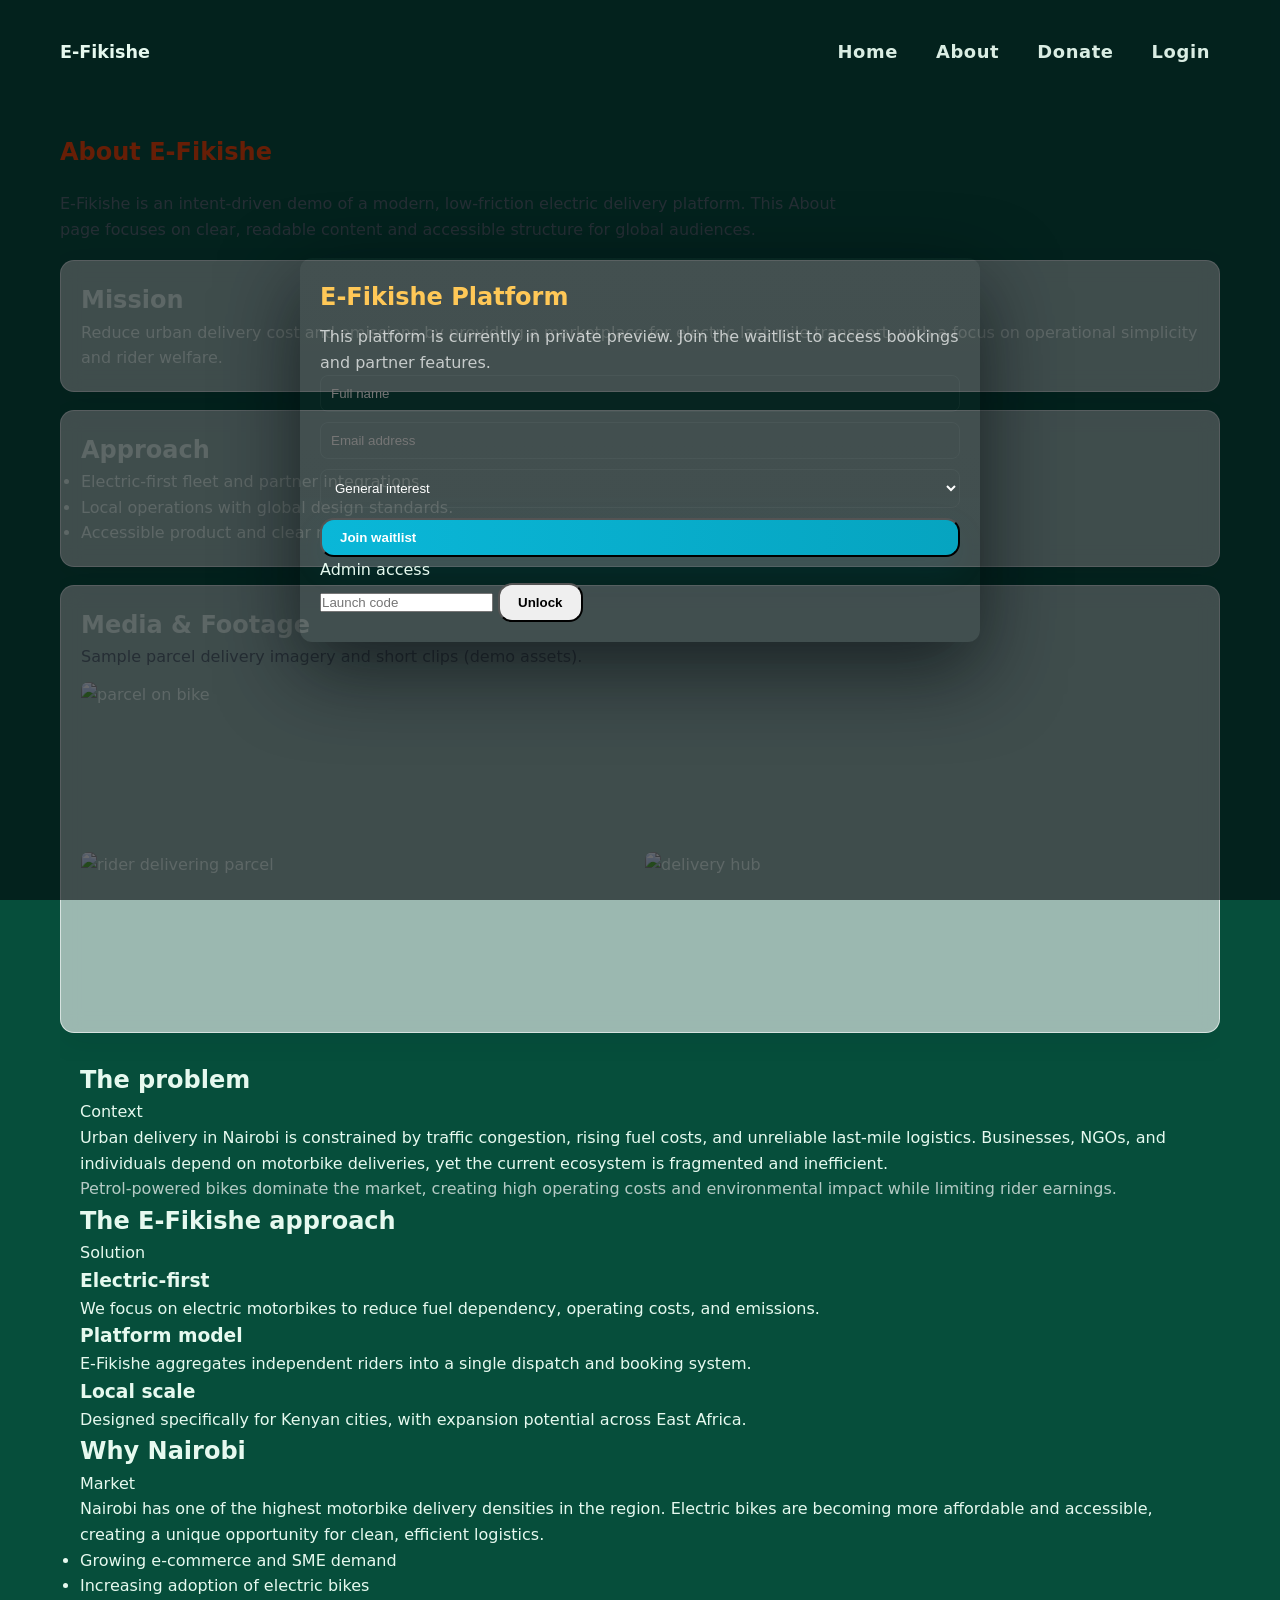
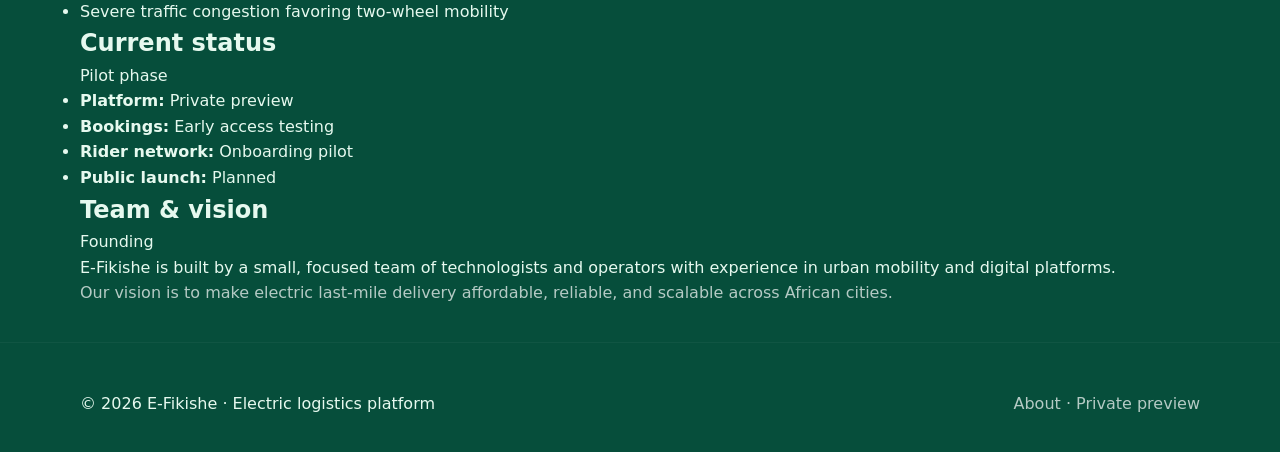
==== about.html @ 5fe816f0 "Add files via upload" ====
<!doctype html>
<html lang="en">
  <head>
    <meta charset="utf-8">
    <meta name="viewport" content="width=device-width,initial-scale=1">
    <title>About — E‑Fikishe</title>
    <link rel="stylesheet" href="styles.css">
  </head>
  <body>
    <header class="site-header">
      <div class="container header-inner">
        <a class="brand" href="index.html">E‑Fikishe</a>
        <nav class="nav">
          <a href="index.html" class="nav-link">Home</a>
          <a href="about.html" class="nav-link active">About</a>
          <a href="donate.html" class="nav-link">Donate</a>
          <a href="#" class="nav-link open-waitlist" id="loginLinkTop">Login</a>
        </nav>
      </div>
    </header>

    <main>
      <section class="section container">
        <h1 class="section-title">About E‑Fikishe</h1>
        <p class="lead">E‑Fikishe is an intent-driven demo of a modern, low-friction electric delivery platform. This About page focuses on clear, readable content and accessible structure for global audiences.</p>

        <article class="card" style="margin-top:18px">
          <h2>Mission</h2>
          <p>Reduce urban delivery cost and emissions by providing a marketplace for electric last-mile transport, with a focus on operational simplicity and rider welfare.</p>
        </article>

        <article class="card" style="margin-top:18px">
          <h2>Approach</h2>
          <ul>
            <li>Electric-first fleet and partner integrations.</li>
            <li>Local operations with global design standards.</li>
            <li>Accessible product and clear reporting.</li>
          </ul>
        </article>
        
        <article class="card" style="margin-top:18px">
          <h2>Media & Footage</h2>
          <p class="lead">Sample parcel delivery imagery and short clips (demo assets).</p>
          <div class="about-media" style="margin-top:12px;display:grid;grid-template-columns:1fr 1fr;gap:10px">
            <img src="https://media.istockphoto.com/id/1367143777/photo/life-style-in-city.jpg?s=612x612&w=0&k=20&c=lra-BVOlhUXJ1lvTuQsJr8Jv5FUn3Z_IVTXh5-8RSOM=" alt="parcel on bike" style="width:100%;height:160px;object-fit:cover;border-radius:8px">
            <video src="https://media.istockphoto.com/id/2168009196/video/courier-with-green-backpack-deliver-food-home-delivery-service-man-ride-moped.mp4?s=mp4-640x640-is&k=20&c=xCoY00wzDJQvW7EbwVlkD8zI_U63h4QGz9dfSMlhGsw=" autoplay muted loop playsinline style="width:100%;height:160px;object-fit:cover;border-radius:8px"></video>
            <img src="https://media.istockphoto.com/id/2217152743/photo/uber-eats-in-japan.jpg?s=612x612&w=0&k=20&c=Lh8OFh2RCTEg0HmDiSEbq5lzoZzlLDf0Zx95AKqZQyY=" alt="rider delivering parcel" style="width:100%;height:160px;object-fit:cover;border-radius:8px">
            <img src="https://media.istockphoto.com/id/2225359042/photo/brightly-lit-warehouse-showcases-neatly-arranged-boxes-on-wooden-pallets-emphasizing.jpg?s=612x612&w=0&k=20&c=8oqhY_YRvwr3bnmJoJwxhONr1WHyIr6Wz9gmJK6HBM8=" alt="delivery hub" style="width:100%;height:160px;object-fit:cover;border-radius:8px">
          </div>
        </article>
      </section>
    </main>


    <div id="waitlistOverlay" class="waitlist-overlay" style="display:none;">
      <div class="waitlist-panel" role="dialog" aria-modal="true">
        <h2>Join the waitlist</h2>
        <p class="muted">We’re currently in private preview — join the waitlist for access.</p>
        <form id="waitlistForm" class="waitlist-form">
          <label><span class="muted">Full name</span><input id="w-name" name="name" type="text" required></label>
          <label><span class="muted">Email</span><input id="w-email" name="email" type="email" required></label>
          <label><span class="muted">Interest</span>
            <select id="w-interest" name="interest">
              <option value="book">Book deliveries</option>
              <option value="partner">Partner / Rider</option>
              <option value="invest">Invest / Donate</option>
            </select>
          </label>
          <div class="form-actions"><button class="btn btn-primary" type="submit">Join waitlist</button></div>
        </form>
        <div style="margin-top:12px;text-align:right"><button id="waitlistClose" class="btn btn-ghost">Close</button></div>
      </div>
    </div>
    <script src="script.js"></script>
  </body>
</html>
<!doctype html>
<html lang="en">
<head>
  <meta charset="utf-8">
  <meta name="viewport" content="width=device-width,initial-scale=1">
  <title>About — E-Fikishe</title>
  <link rel="stylesheet" href="styles.css">
</head>
<body>

<!-- ================= WAITLIST / LOCK ================= -->
<div id="waitlistOverlay" class="waitlist-overlay">
  <div class="waitlist-panel" role="dialog" aria-modal="true">
    <h2>E-Fikishe Platform</h2>
    <p class="muted">
      This platform is currently in private preview.
      Join the waitlist to access bookings and partner features.
    </p>

    <form class="waitlist-form">
      <input type="text" placeholder="Full name" required>
      <input type="email" placeholder="Email address" required>
      <select>
        <option>General interest</option>
        <option>Business logistics</option>
        <option>Investment / partnership</option>
      </select>
      <button class="btn btn-primary" type="submit">Join waitlist</button>
    </form>

    <div class="divider">Admin access</div>

    <div class="admin-unlock">
      <input id="launchCode" type="password" placeholder="Launch code">
      <button id="launchBtn" class="btn btn-outline">Unlock</button>
    </div>
  </div>
</div>


<!-- ================= MAIN ================= -->
<main class="container">

  <!-- ===== PROBLEM ===== -->
  <section class="panel">
    <div class="panel-header">
      <h2>The problem</h2>
      <span class="tag">Context</span>
    </div>

    <p>
      Urban delivery in Nairobi is constrained by traffic congestion,
      rising fuel costs, and unreliable last-mile logistics.
      Businesses, NGOs, and individuals depend on motorbike deliveries,
      yet the current ecosystem is fragmented and inefficient.
    </p>

    <p class="muted">
      Petrol-powered bikes dominate the market, creating high operating costs
      and environmental impact while limiting rider earnings.
    </p>
  </section>

  <!-- ===== SOLUTION ===== -->
  <section class="panel">
    <div class="panel-header">
      <h2>The E-Fikishe approach</h2>
      <span class="tag">Solution</span>
    </div>

    <div class="info-grid">
      <div>
        <h3>Electric-first</h3>
        <p>
          We focus on electric motorbikes to reduce fuel dependency,
          operating costs, and emissions.
        </p>
      </div>

      <div>
        <h3>Platform model</h3>
        <p>
          E-Fikishe aggregates independent riders into a single
          dispatch and booking system.
        </p>
      </div>

      <div>
        <h3>Local scale</h3>
        <p>
          Designed specifically for Kenyan cities,
          with expansion potential across East Africa.
        </p>
      </div>
    </div>
  </section>

  <!-- ===== WHY NAIROBI ===== -->
  <section class="panel">
    <div class="panel-header">
      <h2>Why Nairobi</h2>
      <span class="tag">Market</span>
    </div>

    <p>
      Nairobi has one of the highest motorbike delivery densities in the region.
      Electric bikes are becoming more affordable and accessible,
      creating a unique opportunity for clean, efficient logistics.
    </p>

    <ul class="list">
      <li>Growing e-commerce and SME demand</li>
      <li>Increasing adoption of electric bikes</li>
      <li>Severe traffic congestion favoring two-wheel mobility</li>
    </ul>
  </section>

  <!-- ===== STATUS ===== -->
  <section class="panel">
    <div class="panel-header">
      <h2>Current status</h2>
      <span class="tag">Pilot phase</span>
    </div>

    <ul class="status-list">
      <li><strong>Platform:</strong> Private preview</li>
      <li><strong>Bookings:</strong> Early access testing</li>
      <li><strong>Rider network:</strong> Onboarding pilot</li>
      <li><strong>Public launch:</strong> Planned</li>
    </ul>
  </section>

  <!-- ===== TEAM NOTE ===== -->
  <section class="panel">
    <div class="panel-header">
      <h2>Team & vision</h2>
      <span class="tag">Founding</span>
    </div>

    <p>
      E-Fikishe is built by a small, focused team of technologists
      and operators with experience in urban mobility and digital platforms.
    </p>

    <p class="muted">
      Our vision is to make electric last-mile delivery
      affordable, reliable, and scalable across African cities.
    </p>
  </section>

</main>

<!-- ================= FOOTER ================= -->
<footer class="site-footer">
  <div class="container footer-inner">
    <p>© <span id="year"></span> E-Fikishe · Electric logistics platform</p>
    <p class="muted">About · Private preview</p>
  </div>
</footer>

<script>
  document.getElementById("launchBtn").onclick = () => {
    if (document.getElementById("launchCode").value === "efikishe2025") {
      document.getElementById("waitlistOverlay").style.display = "none";
    } else {
      alert("Invalid launch code");
    }
  };
  document.getElementById("year").textContent = new Date().getFullYear();
</script>

</body>
</html>
---- styles.css ----
:root{
  --orange: #FF4500; /* fire orange */
  --black: #0B0B0B;
  --gold: #FFC857;
  --teal: #0AB7D8;
  --theme-green: #064E3B; /* chosen deep green for solid background */
  --theme-text: #E6F9EF; /* light text for readability */
  --bg: #0B0B0B; /* we'll use dark hero, light sections */
  --surface: #0f1720;
  --card: rgba(255,255,255,0.03);
  --glass: rgba(255,255,255,0.03);
  --radius: 14px;
  --container: 1100px;
  --spacing: 20px;
  font-family: Inter, system-ui, -apple-system, 'Segoe UI', Roboto, Arial, sans-serif;
}
*{box-sizing:border-box;margin:0;padding:0}
html,body{height:100%;background:var(--theme-green);color:var(--theme-text);font-family:var(--font-family);-webkit-font-smoothing:antialiased}
.container{max-width:var(--container);margin:0 auto;padding:0 20px}

/* Eden-like hero: centered, big typography */
.eden-hero{min-height:100vh;display:block;padding:120px 0 160px 0; background-image: radial-gradient(rgba(255,255,255,0.02) 1px, transparent 1px); background-size: 6px 6px;}
.hero-center{display:flex;align-items:center;justify-content:center;min-height:60vh;padding:6vh 0}
.hero-main{max-width:960px;text-align:center}
.hero-title.big{font-family:'Playfair Display', Georgia, serif;font-size:clamp(36px, 9vw, 96px);line-height:1.02;font-weight:700;color:#fff;margin-bottom:18px}
.hero-lead{color:rgba(255,255,255,0.85);font-size:18px;margin-bottom:20px}
.hero-cta-btn{background:#fff;color:#081216;padding:14px 26px;border-radius:32px;font-weight:700;box-shadow:0 12px 40px rgba(2,6,10,0.6)}

/* Floating decorative cards */
.floating-cards{position:absolute;left:0;right:0;bottom:28px;pointer-events:none}
.card-float{position:absolute;width:260px;height:160px;border-radius:14px;overflow:hidden;box-shadow:0 36px 80px rgba(2,6,10,0.6);transform:translateY(12px)}
.card-float.left{left:28px}
.card-float.right{right:28px}
.card-float img{width:100%;height:100%;object-fit:cover}

/* make nav more Eden-like: subtle small items on right */
.nav-link{padding:10px 12px;border-radius:999px;font-weight:600;opacity:0.95}
.site-header{transition:all 0.28s ease}


/* Header */
.site-header{position:sticky;top:0;background:transparent;padding:18px 0;z-index:80}
.header-inner{display:flex;align-items:center;justify-content:space-between}
.brand{font-weight:800;color:var(--gold);text-decoration:none;font-size:1.1rem}
.nav{display:flex;gap:18px;align-items:center}
.nav-link{color:var(--gold);text-decoration:none;padding:8px 10px;border-radius:8px}
.nav-link:hover{background:rgba(255,255,255,0.03)}
.nav-toggle{display:none;background:transparent;border:1px solid rgba(255,255,255,0.04);color:var(--gold);padding:8px 12px;border-radius:10px}
/* initial: nav sits to the right */
/* REMOVE THIS (it causes layout issues when centering header)
.nav{margin-left:auto}
*/

/* When header becomes centered while scrolling */
.site-header.centered{
  position:fixed;
  left:50%;
  transform:translateX(-50%);
  top:18px;
  width:min(920px,94%);
  padding:10px 18px;
  background:#ffffff;
  backdrop-filter:blur(6px);
  border-radius:22px;
  box-shadow:0 18px 60px rgba(6,24,15,0.14);
  z-index:320;
}

.site-header.centered .header-inner{
  display:flex;
  justify-content:center;
  align-items:center;
  gap:28px;
}

.site-header.centered .brand,
.site-header.centered .nav,
.site-header.centered .header-actions{
  grid-column:auto;
}

.site-header.centered .nav{
  margin:0;
  justify-content:center;
  flex-wrap:nowrap;
}

.site-header.centered .nav-link{
  color:var(--charcoal);
  padding:10px 14px;
}

/* Prevent centered header from overflowing: constrain nav width and reduce padding on smaller viewports */
.site-header.centered{box-sizing:border-box}
.site-header.centered .nav{max-width:calc(100% - 320px);/* reserve space for brand + actions */}

@media (max-width:1100px){
  .site-header.centered .nav{max-width:calc(100% - 220px)}
  .site-header.centered .nav-link{padding:8px 10px}
}

/* On small screens, revert centered pill to full-width header to avoid clipping */
@media (max-width:720px){
  .site-header.centered{left:0;transform:none;width:100%;padding:8px 12px;border-radius:0}
  .site-header.centered .header-inner{justify-content:space-between}
  .site-header.centered .nav{max-width:none;flex-wrap:wrap;justify-content:flex-end}
  .site-header.centered .header-actions{display:flex}
}

/* Hero */
.hero{min-height:68vh;display:flex;align-items:center;}
.hero-inner{display:grid;grid-template-columns:1fr 420px;gap:28px;align-items:center}
.hero-title{font-size:2.25rem;line-height:1.03;color:var(--gold);margin-bottom:12px}
.hero-lead{color:rgba(255,255,255,0.9);max-width:560px}
.hero-visual{display:flex;align-items:center;justify-content:center}
.device-mockup{width:360px;height:520px;border-radius:18px;background:linear-gradient(180deg,rgba(255,255,255,0.03),rgba(255,255,255,0.02));box-shadow:0 28px 80px rgba(0,0,0,0.6);overflow:hidden}
.mock-screen{width:100%;height:100%;position:relative}
.mock-layer{position:absolute;inset:0}

/* parallax media styling */
.parallax-media{position:absolute;inset:0}
.parallax-media img, .parallax-media video{display:block}
.parallax-media video{mix-blend-mode:normal;opacity:0.98}
.parallax-media img{opacity:0.98}

/* subtle float animation to make hero feel alive */
@keyframes float-slow { 0%{transform:translateY(0)}50%{transform:translateY(-6px)}100%{transform:translateY(0)} }
.parallax-media .parallax-layer{animation:float-slow 6s ease-in-out infinite}

/* Live demo / media */
.live-grid{display:grid;grid-template-columns:1fr 420px;gap:18px;align-items:start}
.live-dashboard .stats-grid{display:flex;gap:12px}
.live-media .media-grid{display:grid;grid-template-columns:1fr 1fr;gap:8px}
.live-media .media-grid video, .live-media .media-grid img{width:100%;height:180px;object-fit:cover;border-radius:8px}
.live-code{font-family: ui-monospace, SFMono-Regular, Menlo, Monaco, monospace; font-size:13px; line-height:1.4}

@media(max-width:920px){ .live-grid{grid-template-columns:1fr} .live-media .media-grid{grid-template-columns:1fr} }

/* Impact media grid */
.impact-grid{display:grid;grid-template-columns:repeat(3,1fr);gap:14px}
.impact-tile{position:relative;border-radius:12px;overflow:hidden;background:rgba(255,255,255,0.02);box-shadow:0 18px 48px rgba(0,0,0,0.35);will-change:transform;transform-origin:center center}
.impact-tile video{width:100%;height:180px;object-fit:cover;display:block;filter:brightness(0.78);transition:transform 240ms ease}
.impact-tile .impact-play{position:absolute;left:12px;bottom:12px;background:rgba(0,0,0,0.5);color:#fff;border:0;padding:8px 10px;border-radius:8px;font-weight:700}
.impact-tile figcaption{padding:8px 12px;color:var(--theme-text);font-size:0.9rem}
@media(max-width:920px){ .impact-grid{grid-template-columns:1fr} .impact-tile video{height:160px} }

/* Sections */
.section{padding:64px 0}
.section-title{font-size:1.25rem;color:var(--orange);margin-bottom:18px}
.lead{color:rgba(255,255,255,0.85)}
.cards-grid{display:grid;grid-template-columns:repeat(3,1fr);gap:18px}
.card{background:linear-gradient(180deg, rgba(255,255,255,0.02), rgba(255,255,255,0.01));padding:20px;border-radius:12px;border:1px solid rgba(255,255,255,0.03)}

.stats-grid{display:flex;gap:18px;margin-top:18px}
.stat{background:rgba(255,255,255,0.02);padding:12px;border-radius:10px;flex:1;text-align:center}
.stat-value{font-weight:800;font-size:1.5rem;color:var(--teal)}

.contact-card{display:grid;gap:12px;padding:18px}
.field span{display:block;color:rgba(255,255,255,0.8);margin-bottom:6px}
.field input,.field textarea{width:100%;padding:10px;border-radius:8px;border:1px solid rgba(255,255,255,0.04);background:transparent;color:#fff}
.form-actions{margin-top:8px}

/* Buttons */
.btn{display:inline-flex;align-items:center;gap:10px;padding:10px 16px;border-radius:10px;font-weight:700;text-decoration:none}
.btn-primary{background:linear-gradient(90deg,var(--orange),#ff7a3d);color:#081216}
.btn-ghost{background:transparent;border:1px solid rgba(255,255,255,0.06);color:var(--gold)}

/* Parallax utilities */
.parallax{position:relative;overflow:hidden}
.parallax::before{content:'';position:absolute;inset:0;pointer-events:none}
.parallax .parallax-content{position:relative;z-index:2;will-change:transform;transition:transform 0.12s linear}

/* Responsive */
@media(max-width:920px){
  .hero-inner{grid-template-columns:1fr}
  .cards-grid{grid-template-columns:1fr}
  /* Mobile: sliding right panel nav */
  .nav{display:flex;flex-direction:column;gap:18px;align-items:flex-start;position:fixed;top:16px;right:16px;bottom:16px;width:320px;max-width:82%;padding:18px;background:linear-gradient(180deg, rgba(255,255,255,0.96), rgba(255,255,255,0.94));backdrop-filter:blur(8px);border-radius:14px;box-shadow:0 20px 60px rgba(2,6,10,0.45);transform:translateX(110%);opacity:0;pointer-events:none;transition:transform 320ms cubic-bezier(.2,.9,.3,1),opacity 240ms ease}
  .nav .nav-header{display:flex;align-items:center;justify-content:space-between;width:100%;margin-bottom:6px}
  .nav .nav-brand{color:var(--charcoal);font-weight:800;text-decoration:none}
  .nav-close{background:transparent;border:0;font-size:18px;padding:6px;border-radius:8px;cursor:pointer;color:var(--charcoal)}
  .nav-link{display:block;width:100%;padding:12px 14px;border-radius:10px;color:var(--charcoal);background:transparent;text-align:left}
  .nav-link + .nav-link{margin-top:6px}
  .site-header.nav-open .nav{transform:translateX(0);opacity:1;pointer-events:auto}
  .nav-toggle{display:inline-flex}
}

@media(min-width:921px){
  /* Desktop: header layout as three columns (brand / centered nav / actions) */
  .header-inner{display:grid;grid-template-columns:auto 1fr auto;align-items:center;gap:18px;position:relative;max-width:var(--container);margin:0 auto;padding:12px 20px}
  .brand{grid-column:1;position:relative;left:0;font-size:1rem;color:var(--theme-text)}
  .nav{grid-column:2;display:flex;justify-content:center;gap:28px;align-items:center}
  .nav-link{font-size:1.12rem;padding:14px 16px;border-radius:12px;color:var(--theme-text)}
  .nav-link:hover{background: rgba(255,255,255,0.03)}
  .header-actions{grid-column:3;display:flex;gap:12px;align-items:center}
  .header-actions .btn{padding:10px 14px;border-radius:999px}
  .header-actions .nav-login{background:rgba(0,0,0,0.12);color:var(--theme-text);border:1px solid rgba(255,255,255,0.04)}
  .header-actions .join-waitlist{background:#fff;color:var(--theme-green);font-weight:700}
}

  /* finer typographic match for Eden-like nav */
  .nav-link{font-family: Inter, system-ui, -apple-system, 'Segoe UI', Roboto, Arial, sans-serif;font-weight:600;letter-spacing:0.6px}

  /* Hide brand on small screens and show a floating join CTA */
  @media(max-width:920px){
    .brand{display:none}
    .header-actions .join-waitlist{display:none}
    .join-fab{display:block}
  }

  /* Floating Join CTA for mobile */
  .join-fab{display:none;position:fixed;right:18px;bottom:22px;z-index:260;padding:12px 16px;border-radius:999px;background:var(--theme-green);color:#fff;box-shadow:0 18px 40px rgba(6,24,15,0.28);border:0;font-weight:700}

  /* Adjust centered pill to match Eden: more compact, rounded, and slightly elevated */
  .site-header.centered{position:fixed;left:50%;transform:translateX(-50%);top:18px;width:min(920px,94%);padding:10px 18px;background:#ffffff;backdrop-filter:blur(6px);border-radius:22px;box-shadow:0 18px 60px rgba(6,24,15,0.14);z-index:320}
  .site-header.centered .nav-link{color:var(--charcoal);padding:10px 14px}
  .site-header.centered .header-inner{align-items:center}
  .site-header.centered .brand{color:var(--charcoal)}

/* Footer */
.site-footer{padding:48px 0 36px;border-top:1px solid rgba(255,255,255,0.04);margin-top:36px}
.footer-inner{display:flex;justify-content:space-between;align-items:center}

.footer-grid{display:grid;grid-template-columns:1fr 160px 220px 160px;gap:22px;align-items:start}
.footer-brand{font-size:1.2rem}
.footer-list{list-style:none;padding:0;margin:6px 0}
.footer-list li{margin:6px 0}
.footer-list a{color:var(--theme-text);opacity:0.92;text-decoration:none}
.footer-list a:hover{text-decoration:underline}

@media(max-width:920px){
  .footer-grid{grid-template-columns:1fr;gap:12px}
  .site-footer{padding:28px 16px}
}

/* Small helpers */
.muted{color:rgba(255,255,255,0.7)}
:root {
  /* Colors & accents */
  --bg-light: linear-gradient(180deg,#f7fbfd,#ffffff);
  --text: #081620;
  --muted: #5b6b74;
  --accent: #0AB7D8;
  --accent-dark: #078FA8;
  --charcoal: #071216;
  
  /* Sizes */
  --radius: 14px;
  --container: 1160px;
  --spacing-xs: 8px;
  --spacing-sm: 12px;
  --spacing-md: 20px;
  --spacing-lg: 28px;
  --spacing-xl: 40px;
  
  /* Shadows & glass */
  --shadow-soft: 0 10px 30px rgba(6,24,30,0.06);
  --glass: rgba(255,255,255,0.6);
  
  /* Font */
  --font-sans: 'Inter', system-ui, -apple-system, 'Segoe UI', Roboto, 'Helvetica Neue', Arial, sans-serif;
}

* { box-sizing: border-box; margin:0; padding:0; }
html, body { height:100%; scroll-behavior:smooth; font-family: var(--font-sans); background: var(--theme-green); color: var(--theme-text); }

body { line-height:1.6; font-size:16px; }

.container { max-width: var(--container); margin:0 auto; padding:0 20px; }

/* --- Header (base) --- */
.site-header {
  position: sticky;
  top:0;
  width:100%;
  background: transparent;
  z-index: 10050; /* ensure header sits above parallax/dev tiles */
  transition: box-shadow 0.3s ease, transform 0.3s ease, background 0.25s ease;
}
.site-header.scrolled { box-shadow: 0 6px 24px rgba(6,24,15,0.08); transform: translateZ(0); }
.header-inner { display:flex; justify-content:space-between; align-items:center; padding:var(--spacing-sm) 0; }
.brand { font-weight:800; color:var(--theme-text); font-size:1.1rem; text-decoration:none; }
.nav { display:flex; gap:18px; align-items:center; }
.nav a, .nav-link { text-decoration:none; color:var(--theme-text); font-weight:600; padding:8px 10px; border-radius:10px; transition: all 0.2s ease; }
.nav a:hover, .nav-link:hover { color:var(--theme-text); background: rgba(255,255,255,0.03); }

/* ensure hamburger toggle sits above other layers and is clickable */
.nav-toggle{z-index:10060;position:relative}

/* when header becomes centered (fixed), push main content down to avoid covering it */
.site-header.centered + main { padding-top: 86px; }

/* --- Hero & Parallax --- */
.hero { position: relative; padding: var(--spacing-lg) 0; overflow: hidden; }
.hero::before {
  content: '';
  position: absolute;
  inset:0;
  background: url('hero-bg.jpg') center/cover no-repeat;
  transform: translateY(-15%);
  z-index: -1;
  will-change: transform;
}
.hero-inner { display:grid; grid-template-columns:1fr; gap:18px; align-items:center; }
.hero-title { font-size:2rem; font-weight:800; line-height:1.1; color: var(--charcoal); margin-bottom: var(--spacing-sm); }
.hero-sub { color:var(--muted); max-width:600px; }

/* --- Floating tiles parallax --- */
.float-tiles .tile {
  position:absolute;
  width:360px; height:220px;
  border-radius: var(--radius);
  filter: saturate(0.95) contrast(0.92) brightness(0.96) blur(6px);
  opacity:0.4;
  transform-origin:center;
  box-shadow:0 18px 60px rgba(2,6,10,0.45);
  mix-blend-mode:screen;
  transition: transform 0.4s ease;
  will-change: transform;
}
@media(max-width:900px){ .float-tiles{display:none} }

/* --- Sections with parallax effect --- */
.section {
  position: relative;
  padding: var(--spacing-lg) 0;
  overflow: hidden;
}
.section[data-speed] {
  transform: translateY(calc(var(--scroll) * var(--speed)));
}
.section-title { font-size:1.5rem; font-weight:700; margin-bottom: var(--spacing-md); }
.lead { color:var(--muted); max-width:780px; }

/* --- Cards & micro-interactions --- */
.card, .service-card, .profile-card, .impact-card, .process-step {
  background: var(--glass);
  border-radius: var(--radius);
  padding: var(--spacing-md);
  box-shadow: var(--shadow-soft);
  border: 1px solid rgba(255,255,255,0.6);
  backdrop-filter: blur(10px);
  transition: transform 0.3s ease, box-shadow 0.3s ease;
}
.card:hover, .service-card:hover, .profile-card:hover, .impact-card:hover, .process-step:hover {
  transform: translateY(-10px);
  box-shadow: 0 28px 60px rgba(6,24,30,0.08);
}

/* --- Buttons --- */
.btn {
  display:inline-flex; align-items:center; gap:8px; padding:10px 18px;
  border-radius: var(--radius); font-weight:700; text-decoration:none;
  transition: transform 0.2s ease, box-shadow 0.2s ease;
}
.btn-primary { background: linear-gradient(90deg,var(--accent),#06a4c0); color:white; box-shadow:0 12px 34px rgba(10,160,190,0.08); }
.btn-primary:hover { transform: translateY(-3px); box-shadow:0 28px 60px rgba(10,160,190,0.14); }
.btn-ghost { background:transparent; border:1px solid rgba(6,143,168,0.08); color:var(--accent-dark); }
.btn-ghost:hover { transform: translateY(-2px); box-shadow:0 12px 30px rgba(6,143,168,0.06); }

/* --- About / Profiles --- */
.profiles-grid { display:grid; grid-template-columns:1fr; gap:16px; margin-top:12px; }
.profile-card { display:flex; gap:12px; align-items:center; cursor:pointer; }
.profile-card:hover .profile-extra { display:block; }
.profile-image { width:84px; height:84px; border-radius: var(--radius); background:linear-gradient(135deg,#eefaff,#e7fbff); display:flex; align-items:center; justify-content:center; color:var(--accent-dark); font-weight:700; }

/* --- Donate & Partners --- */
.donate-grid { display:grid; grid-template-columns:1fr; gap:20px; }
.donate-form, .donate-info {
  padding: 18px; border-radius: var(--radius); box-shadow: var(--shadow-soft); background:#fff;
}

/* --- Scroll animations (fade + slide) --- */
[data-reveal] { opacity:0; transform: translateY(20px); transition:opacity 0.6s ease-out, transform 0.6s ease-out; }
[data-reveal].is-revealed { opacity:1; transform: none; }

/* --- Responsive --- */
@media(min-width:720px){
  .hero-inner { grid-template-columns:1fr 420px; }
  .profiles-grid { grid-template-columns: repeat(2,1fr); }
  .service-grid, .impact-grid { grid-template-columns: repeat(2,1fr); }
  .donate-grid { grid-template-columns:1fr 360px; }
}

/* --- Parallax utility --- */
[data-parallax] {
  will-change: transform;
  transform: translateY(0);
  transition: transform 0.2s linear;
}

/* --- Parallax sections --- */
.parallax {
  position: relative;
  overflow: hidden;
  padding: 44px 0;
}
.parallax::before {
  content: '';
  position: absolute;
  inset: 0;
  pointer-events: none;
  background: linear-gradient(180deg, rgba(10,180,216,0.06), rgba(255,255,255,0.0) 45%);
  z-index: 0;
  will-change: transform;
}
.parallax .parallax-content {
  position: relative;
  z-index: 2;
  will-change: transform;
  transition: transform 0.12s linear;
}
.parallax[data-bg] {
  background-size: cover;
  background-position: 50% 50%;
  background-repeat: no-repeat;
}

@media (max-width: 720px) {
  .parallax { padding: 28px 0; }
}

/* Parallax layer helper (for multi-layer hero) */
.parallax-layer { position: absolute; left:0; right:0; will-change: transform; transition: transform 0.12s linear; }

/* Development media tiles (small looping video tiles) */
.dev-media { position:relative; overflow:visible; }
.dev-media .dev-tile { position:fixed; overflow:hidden; border-radius:12px; box-shadow: 0 28px 80px rgba(0,0,0,0.5); will-change: transform, opacity; transform-origin:center center; border:1px solid rgba(255,255,255,0.06); pointer-events:none; }
.dev-media .dev-tile video{ width:100%; height:100%; object-fit:cover; display:block; transform-origin:center center; filter: saturate(0.95) contrast(0.95) brightness(0.78); }
.dev-media .dev-tile::after{ content:''; position:absolute; inset:0; background: linear-gradient(180deg, rgba(0,0,0,0.0), rgba(0,0,0,0.18)); pointer-events:none }

/* Make tiles less prominent on smaller screens */
@media(max-width:900px){ .dev-media .dev-tile{ opacity:0.85; transform: scale(0.85); } }

/* make tiles blend and overlap nicely */
.dev-media .dev-tile { mix-blend-mode:screen; opacity:0.82; filter: brightness(0.78) saturate(0.92); }

/* ensure hero content sits above the dev tiles for readability */
.eden-hero, .eden-hero .hero-main { position:relative; z-index:900; }

/* Mobile nav: smooth hamburger open/close */
@media(max-width:920px){
  .nav { display:flex; flex-direction:column; position:fixed; right:18px; top:64px; background: rgba(255,255,255,0.04); padding:12px; border-radius:12px; transform-origin: top right; transition: transform 260ms cubic-bezier(.2,.9,.3,1), opacity 260ms ease; opacity:0; transform: translateY(-8px) scale(0.98); pointer-events:none; backdrop-filter: blur(6px); }
  .site-header.nav-open .nav{ opacity:1; transform: translateY(0) scale(1); pointer-events:auto; }
  .nav a { padding:10px 12px; }
}

/* Waitlist overlay styles */
.waitlist-overlay { position: fixed; inset:0; display:flex; align-items:center; justify-content:center; background: rgba(2,6,10,0.6); z-index:220; }
.waitlist-panel { background: linear-gradient(180deg, rgba(255,255,255,0.02), rgba(255,255,255,0.01)); padding:20px; border-radius:12px; width: min(680px, 94%); box-shadow: 0 28px 80px rgba(2,6,10,0.6); }
.waitlist-panel h2 { margin-bottom:8px; color:var(--gold); }
.waitlist-form { display:grid; gap:10px; }
.waitlist-form label span { display:block; font-size:0.9rem; color:rgba(255,255,255,0.8); margin-bottom:6px }
.waitlist-form input, .waitlist-form select { padding:10px; border-radius:8px; border:1px solid rgba(255,255,255,0.04); background:transparent; color:#fff }
---- styles.css ----
:root{
  --orange: #FF4500; /* fire orange */
  --black: #0B0B0B;
  --gold: #FFC857;
  --teal: #0AB7D8;
  --theme-green: #064E3B; /* chosen deep green for solid background */
  --theme-text: #E6F9EF; /* light text for readability */
  --bg: #0B0B0B; /* we'll use dark hero, light sections */
  --surface: #0f1720;
  --card: rgba(255,255,255,0.03);
  --glass: rgba(255,255,255,0.03);
  --radius: 14px;
  --container: 1100px;
  --spacing: 20px;
  font-family: Inter, system-ui, -apple-system, 'Segoe UI', Roboto, Arial, sans-serif;
}
*{box-sizing:border-box;margin:0;padding:0}
html,body{height:100%;background:var(--theme-green);color:var(--theme-text);font-family:var(--font-family);-webkit-font-smoothing:antialiased}
.container{max-width:var(--container);margin:0 auto;padding:0 20px}

/* Eden-like hero: centered, big typography */
.eden-hero{min-height:100vh;display:block;padding:120px 0 160px 0; background-image: radial-gradient(rgba(255,255,255,0.02) 1px, transparent 1px); background-size: 6px 6px;}
.hero-center{display:flex;align-items:center;justify-content:center;min-height:60vh;padding:6vh 0}
.hero-main{max-width:960px;text-align:center}
.hero-title.big{font-family:'Playfair Display', Georgia, serif;font-size:clamp(36px, 9vw, 96px);line-height:1.02;font-weight:700;color:#fff;margin-bottom:18px}
.hero-lead{color:rgba(255,255,255,0.85);font-size:18px;margin-bottom:20px}
.hero-cta-btn{background:#fff;color:#081216;padding:14px 26px;border-radius:32px;font-weight:700;box-shadow:0 12px 40px rgba(2,6,10,0.6)}

/* Floating decorative cards */
.floating-cards{position:absolute;left:0;right:0;bottom:28px;pointer-events:none}
.card-float{position:absolute;width:260px;height:160px;border-radius:14px;overflow:hidden;box-shadow:0 36px 80px rgba(2,6,10,0.6);transform:translateY(12px)}
.card-float.left{left:28px}
.card-float.right{right:28px}
.card-float img{width:100%;height:100%;object-fit:cover}

/* make nav more Eden-like: subtle small items on right */
.nav-link{padding:10px 12px;border-radius:999px;font-weight:600;opacity:0.95}
.site-header{transition:all 0.28s ease}


/* Header */
.site-header{position:sticky;top:0;background:transparent;padding:18px 0;z-index:80}
.header-inner{display:flex;align-items:center;justify-content:space-between}
.brand{font-weight:800;color:var(--gold);text-decoration:none;font-size:1.1rem}
.nav{display:flex;gap:18px;align-items:center}
.nav-link{color:var(--gold);text-decoration:none;padding:8px 10px;border-radius:8px}
.nav-link:hover{background:rgba(255,255,255,0.03)}
.nav-toggle{display:none;background:transparent;border:1px solid rgba(255,255,255,0.04);color:var(--gold);padding:8px 12px;border-radius:10px}
/* initial: nav sits to the right */
/* REMOVE THIS (it causes layout issues when centering header)
.nav{margin-left:auto}
*/

/* When header becomes centered while scrolling */
.site-header.centered{
  position:fixed;
  left:50%;
  transform:translateX(-50%);
  top:18px;
  width:min(920px,94%);
  padding:10px 18px;
  background:#ffffff;
  backdrop-filter:blur(6px);
  border-radius:22px;
  box-shadow:0 18px 60px rgba(6,24,15,0.14);
  z-index:320;
}

.site-header.centered .header-inner{
  display:flex;
  justify-content:center;
  align-items:center;
  gap:28px;
}

.site-header.centered .brand,
.site-header.centered .nav,
.site-header.centered .header-actions{
  grid-column:auto;
}

.site-header.centered .nav{
  margin:0;
  justify-content:center;
  flex-wrap:nowrap;
}

.site-header.centered .nav-link{
  color:var(--charcoal);
  padding:10px 14px;
}

/* Prevent centered header from overflowing: constrain nav width and reduce padding on smaller viewports */
.site-header.centered{box-sizing:border-box}
.site-header.centered .nav{max-width:calc(100% - 320px);/* reserve space for brand + actions */}

@media (max-width:1100px){
  .site-header.centered .nav{max-width:calc(100% - 220px)}
  .site-header.centered .nav-link{padding:8px 10px}
}

/* On small screens, revert centered pill to full-width header to avoid clipping */
@media (max-width:720px){
  .site-header.centered{left:0;transform:none;width:100%;padding:8px 12px;border-radius:0}
  .site-header.centered .header-inner{justify-content:space-between}
  .site-header.centered .nav{max-width:none;flex-wrap:wrap;justify-content:flex-end}
  .site-header.centered .header-actions{display:flex}
}

/* Hero */
.hero{min-height:68vh;display:flex;align-items:center;}
.hero-inner{display:grid;grid-template-columns:1fr 420px;gap:28px;align-items:center}
.hero-title{font-size:2.25rem;line-height:1.03;color:var(--gold);margin-bottom:12px}
.hero-lead{color:rgba(255,255,255,0.9);max-width:560px}
.hero-visual{display:flex;align-items:center;justify-content:center}
.device-mockup{width:360px;height:520px;border-radius:18px;background:linear-gradient(180deg,rgba(255,255,255,0.03),rgba(255,255,255,0.02));box-shadow:0 28px 80px rgba(0,0,0,0.6);overflow:hidden}
.mock-screen{width:100%;height:100%;position:relative}
.mock-layer{position:absolute;inset:0}

/* parallax media styling */
.parallax-media{position:absolute;inset:0}
.parallax-media img, .parallax-media video{display:block}
.parallax-media video{mix-blend-mode:normal;opacity:0.98}
.parallax-media img{opacity:0.98}

/* subtle float animation to make hero feel alive */
@keyframes float-slow { 0%{transform:translateY(0)}50%{transform:translateY(-6px)}100%{transform:translateY(0)} }
.parallax-media .parallax-layer{animation:float-slow 6s ease-in-out infinite}

/* Live demo / media */
.live-grid{display:grid;grid-template-columns:1fr 420px;gap:18px;align-items:start}
.live-dashboard .stats-grid{display:flex;gap:12px}
.live-media .media-grid{display:grid;grid-template-columns:1fr 1fr;gap:8px}
.live-media .media-grid video, .live-media .media-grid img{width:100%;height:180px;object-fit:cover;border-radius:8px}
.live-code{font-family: ui-monospace, SFMono-Regular, Menlo, Monaco, monospace; font-size:13px; line-height:1.4}

@media(max-width:920px){ .live-grid{grid-template-columns:1fr} .live-media .media-grid{grid-template-columns:1fr} }

/* Impact media grid */
.impact-grid{display:grid;grid-template-columns:repeat(3,1fr);gap:14px}
.impact-tile{position:relative;border-radius:12px;overflow:hidden;background:rgba(255,255,255,0.02);box-shadow:0 18px 48px rgba(0,0,0,0.35);will-change:transform;transform-origin:center center}
.impact-tile video{width:100%;height:180px;object-fit:cover;display:block;filter:brightness(0.78);transition:transform 240ms ease}
.impact-tile .impact-play{position:absolute;left:12px;bottom:12px;background:rgba(0,0,0,0.5);color:#fff;border:0;padding:8px 10px;border-radius:8px;font-weight:700}
.impact-tile figcaption{padding:8px 12px;color:var(--theme-text);font-size:0.9rem}
@media(max-width:920px){ .impact-grid{grid-template-columns:1fr} .impact-tile video{height:160px} }

/* Sections */
.section{padding:64px 0}
.section-title{font-size:1.25rem;color:var(--orange);margin-bottom:18px}
.lead{color:rgba(255,255,255,0.85)}
.cards-grid{display:grid;grid-template-columns:repeat(3,1fr);gap:18px}
.card{background:linear-gradient(180deg, rgba(255,255,255,0.02), rgba(255,255,255,0.01));padding:20px;border-radius:12px;border:1px solid rgba(255,255,255,0.03)}

.stats-grid{display:flex;gap:18px;margin-top:18px}
.stat{background:rgba(255,255,255,0.02);padding:12px;border-radius:10px;flex:1;text-align:center}
.stat-value{font-weight:800;font-size:1.5rem;color:var(--teal)}

.contact-card{display:grid;gap:12px;padding:18px}
.field span{display:block;color:rgba(255,255,255,0.8);margin-bottom:6px}
.field input,.field textarea{width:100%;padding:10px;border-radius:8px;border:1px solid rgba(255,255,255,0.04);background:transparent;color:#fff}
.form-actions{margin-top:8px}

/* Buttons */
.btn{display:inline-flex;align-items:center;gap:10px;padding:10px 16px;border-radius:10px;font-weight:700;text-decoration:none}
.btn-primary{background:linear-gradient(90deg,var(--orange),#ff7a3d);color:#081216}
.btn-ghost{background:transparent;border:1px solid rgba(255,255,255,0.06);color:var(--gold)}

/* Parallax utilities */
.parallax{position:relative;overflow:hidden}
.parallax::before{content:'';position:absolute;inset:0;pointer-events:none}
.parallax .parallax-content{position:relative;z-index:2;will-change:transform;transition:transform 0.12s linear}

/* Responsive */
@media(max-width:920px){
  .hero-inner{grid-template-columns:1fr}
  .cards-grid{grid-template-columns:1fr}
  /* Mobile: sliding right panel nav */
  .nav{display:flex;flex-direction:column;gap:18px;align-items:flex-start;position:fixed;top:16px;right:16px;bottom:16px;width:320px;max-width:82%;padding:18px;background:linear-gradient(180deg, rgba(255,255,255,0.96), rgba(255,255,255,0.94));backdrop-filter:blur(8px);border-radius:14px;box-shadow:0 20px 60px rgba(2,6,10,0.45);transform:translateX(110%);opacity:0;pointer-events:none;transition:transform 320ms cubic-bezier(.2,.9,.3,1),opacity 240ms ease}
  .nav .nav-header{display:flex;align-items:center;justify-content:space-between;width:100%;margin-bottom:6px}
  .nav .nav-brand{color:var(--charcoal);font-weight:800;text-decoration:none}
  .nav-close{background:transparent;border:0;font-size:18px;padding:6px;border-radius:8px;cursor:pointer;color:var(--charcoal)}
  .nav-link{display:block;width:100%;padding:12px 14px;border-radius:10px;color:var(--charcoal);background:transparent;text-align:left}
  .nav-link + .nav-link{margin-top:6px}
  .site-header.nav-open .nav{transform:translateX(0);opacity:1;pointer-events:auto}
  .nav-toggle{display:inline-flex}
}

@media(min-width:921px){
  /* Desktop: header layout as three columns (brand / centered nav / actions) */
  .header-inner{display:grid;grid-template-columns:auto 1fr auto;align-items:center;gap:18px;position:relative;max-width:var(--container);margin:0 auto;padding:12px 20px}
  .brand{grid-column:1;position:relative;left:0;font-size:1rem;color:var(--theme-text)}
  .nav{grid-column:2;display:flex;justify-content:center;gap:28px;align-items:center}
  .nav-link{font-size:1.12rem;padding:14px 16px;border-radius:12px;color:var(--theme-text)}
  .nav-link:hover{background: rgba(255,255,255,0.03)}
  .header-actions{grid-column:3;display:flex;gap:12px;align-items:center}
  .header-actions .btn{padding:10px 14px;border-radius:999px}
  .header-actions .nav-login{background:rgba(0,0,0,0.12);color:var(--theme-text);border:1px solid rgba(255,255,255,0.04)}
  .header-actions .join-waitlist{background:#fff;color:var(--theme-green);font-weight:700}
}

  /* finer typographic match for Eden-like nav */
  .nav-link{font-family: Inter, system-ui, -apple-system, 'Segoe UI', Roboto, Arial, sans-serif;font-weight:600;letter-spacing:0.6px}

  /* Hide brand on small screens and show a floating join CTA */
  @media(max-width:920px){
    .brand{display:none}
    .header-actions .join-waitlist{display:none}
    .join-fab{display:block}
  }

  /* Floating Join CTA for mobile */
  .join-fab{display:none;position:fixed;right:18px;bottom:22px;z-index:260;padding:12px 16px;border-radius:999px;background:var(--theme-green);color:#fff;box-shadow:0 18px 40px rgba(6,24,15,0.28);border:0;font-weight:700}

  /* Adjust centered pill to match Eden: more compact, rounded, and slightly elevated */
  .site-header.centered{position:fixed;left:50%;transform:translateX(-50%);top:18px;width:min(920px,94%);padding:10px 18px;background:#ffffff;backdrop-filter:blur(6px);border-radius:22px;box-shadow:0 18px 60px rgba(6,24,15,0.14);z-index:320}
  .site-header.centered .nav-link{color:var(--charcoal);padding:10px 14px}
  .site-header.centered .header-inner{align-items:center}
  .site-header.centered .brand{color:var(--charcoal)}

/* Footer */
.site-footer{padding:48px 0 36px;border-top:1px solid rgba(255,255,255,0.04);margin-top:36px}
.footer-inner{display:flex;justify-content:space-between;align-items:center}

.footer-grid{display:grid;grid-template-columns:1fr 160px 220px 160px;gap:22px;align-items:start}
.footer-brand{font-size:1.2rem}
.footer-list{list-style:none;padding:0;margin:6px 0}
.footer-list li{margin:6px 0}
.footer-list a{color:var(--theme-text);opacity:0.92;text-decoration:none}
.footer-list a:hover{text-decoration:underline}

@media(max-width:920px){
  .footer-grid{grid-template-columns:1fr;gap:12px}
  .site-footer{padding:28px 16px}
}

/* Small helpers */
.muted{color:rgba(255,255,255,0.7)}
:root {
  /* Colors & accents */
  --bg-light: linear-gradient(180deg,#f7fbfd,#ffffff);
  --text: #081620;
  --muted: #5b6b74;
  --accent: #0AB7D8;
  --accent-dark: #078FA8;
  --charcoal: #071216;
  
  /* Sizes */
  --radius: 14px;
  --container: 1160px;
  --spacing-xs: 8px;
  --spacing-sm: 12px;
  --spacing-md: 20px;
  --spacing-lg: 28px;
  --spacing-xl: 40px;
  
  /* Shadows & glass */
  --shadow-soft: 0 10px 30px rgba(6,24,30,0.06);
  --glass: rgba(255,255,255,0.6);
  
  /* Font */
  --font-sans: 'Inter', system-ui, -apple-system, 'Segoe UI', Roboto, 'Helvetica Neue', Arial, sans-serif;
}

* { box-sizing: border-box; margin:0; padding:0; }
html, body { height:100%; scroll-behavior:smooth; font-family: var(--font-sans); background: var(--theme-green); color: var(--theme-text); }

body { line-height:1.6; font-size:16px; }

.container { max-width: var(--container); margin:0 auto; padding:0 20px; }

/* --- Header (base) --- */
.site-header {
  position: sticky;
  top:0;
  width:100%;
  background: transparent;
  z-index: 10050; /* ensure header sits above parallax/dev tiles */
  transition: box-shadow 0.3s ease, transform 0.3s ease, background 0.25s ease;
}
.site-header.scrolled { box-shadow: 0 6px 24px rgba(6,24,15,0.08); transform: translateZ(0); }
.header-inner { display:flex; justify-content:space-between; align-items:center; padding:var(--spacing-sm) 0; }
.brand { font-weight:800; color:var(--theme-text); font-size:1.1rem; text-decoration:none; }
.nav { display:flex; gap:18px; align-items:center; }
.nav a, .nav-link { text-decoration:none; color:var(--theme-text); font-weight:600; padding:8px 10px; border-radius:10px; transition: all 0.2s ease; }
.nav a:hover, .nav-link:hover { color:var(--theme-text); background: rgba(255,255,255,0.03); }

/* ensure hamburger toggle sits above other layers and is clickable */
.nav-toggle{z-index:10060;position:relative}

/* when header becomes centered (fixed), push main content down to avoid covering it */
.site-header.centered + main { padding-top: 86px; }

/* --- Hero & Parallax --- */
.hero { position: relative; padding: var(--spacing-lg) 0; overflow: hidden; }
.hero::before {
  content: '';
  position: absolute;
  inset:0;
  background: url('hero-bg.jpg') center/cover no-repeat;
  transform: translateY(-15%);
  z-index: -1;
  will-change: transform;
}
.hero-inner { display:grid; grid-template-columns:1fr; gap:18px; align-items:center; }
.hero-title { font-size:2rem; font-weight:800; line-height:1.1; color: var(--charcoal); margin-bottom: var(--spacing-sm); }
.hero-sub { color:var(--muted); max-width:600px; }

/* --- Floating tiles parallax --- */
.float-tiles .tile {
  position:absolute;
  width:360px; height:220px;
  border-radius: var(--radius);
  filter: saturate(0.95) contrast(0.92) brightness(0.96) blur(6px);
  opacity:0.4;
  transform-origin:center;
  box-shadow:0 18px 60px rgba(2,6,10,0.45);
  mix-blend-mode:screen;
  transition: transform 0.4s ease;
  will-change: transform;
}
@media(max-width:900px){ .float-tiles{display:none} }

/* --- Sections with parallax effect --- */
.section {
  position: relative;
  padding: var(--spacing-lg) 0;
  overflow: hidden;
}
.section[data-speed] {
  transform: translateY(calc(var(--scroll) * var(--speed)));
}
.section-title { font-size:1.5rem; font-weight:700; margin-bottom: var(--spacing-md); }
.lead { color:var(--muted); max-width:780px; }

/* --- Cards & micro-interactions --- */
.card, .service-card, .profile-card, .impact-card, .process-step {
  background: var(--glass);
  border-radius: var(--radius);
  padding: var(--spacing-md);
  box-shadow: var(--shadow-soft);
  border: 1px solid rgba(255,255,255,0.6);
  backdrop-filter: blur(10px);
  transition: transform 0.3s ease, box-shadow 0.3s ease;
}
.card:hover, .service-card:hover, .profile-card:hover, .impact-card:hover, .process-step:hover {
  transform: translateY(-10px);
  box-shadow: 0 28px 60px rgba(6,24,30,0.08);
}

/* --- Buttons --- */
.btn {
  display:inline-flex; align-items:center; gap:8px; padding:10px 18px;
  border-radius: var(--radius); font-weight:700; text-decoration:none;
  transition: transform 0.2s ease, box-shadow 0.2s ease;
}
.btn-primary { background: linear-gradient(90deg,var(--accent),#06a4c0); color:white; box-shadow:0 12px 34px rgba(10,160,190,0.08); }
.btn-primary:hover { transform: translateY(-3px); box-shadow:0 28px 60px rgba(10,160,190,0.14); }
.btn-ghost { background:transparent; border:1px solid rgba(6,143,168,0.08); color:var(--accent-dark); }
.btn-ghost:hover { transform: translateY(-2px); box-shadow:0 12px 30px rgba(6,143,168,0.06); }

/* --- About / Profiles --- */
.profiles-grid { display:grid; grid-template-columns:1fr; gap:16px; margin-top:12px; }
.profile-card { display:flex; gap:12px; align-items:center; cursor:pointer; }
.profile-card:hover .profile-extra { display:block; }
.profile-image { width:84px; height:84px; border-radius: var(--radius); background:linear-gradient(135deg,#eefaff,#e7fbff); display:flex; align-items:center; justify-content:center; color:var(--accent-dark); font-weight:700; }

/* --- Donate & Partners --- */
.donate-grid { display:grid; grid-template-columns:1fr; gap:20px; }
.donate-form, .donate-info {
  padding: 18px; border-radius: var(--radius); box-shadow: var(--shadow-soft); background:#fff;
}

/* --- Scroll animations (fade + slide) --- */
[data-reveal] { opacity:0; transform: translateY(20px); transition:opacity 0.6s ease-out, transform 0.6s ease-out; }
[data-reveal].is-revealed { opacity:1; transform: none; }

/* --- Responsive --- */
@media(min-width:720px){
  .hero-inner { grid-template-columns:1fr 420px; }
  .profiles-grid { grid-template-columns: repeat(2,1fr); }
  .service-grid, .impact-grid { grid-template-columns: repeat(2,1fr); }
  .donate-grid { grid-template-columns:1fr 360px; }
}

/* --- Parallax utility --- */
[data-parallax] {
  will-change: transform;
  transform: translateY(0);
  transition: transform 0.2s linear;
}

/* --- Parallax sections --- */
.parallax {
  position: relative;
  overflow: hidden;
  padding: 44px 0;
}
.parallax::before {
  content: '';
  position: absolute;
  inset: 0;
  pointer-events: none;
  background: linear-gradient(180deg, rgba(10,180,216,0.06), rgba(255,255,255,0.0) 45%);
  z-index: 0;
  will-change: transform;
}
.parallax .parallax-content {
  position: relative;
  z-index: 2;
  will-change: transform;
  transition: transform 0.12s linear;
}
.parallax[data-bg] {
  background-size: cover;
  background-position: 50% 50%;
  background-repeat: no-repeat;
}

@media (max-width: 720px) {
  .parallax { padding: 28px 0; }
}

/* Parallax layer helper (for multi-layer hero) */
.parallax-layer { position: absolute; left:0; right:0; will-change: transform; transition: transform 0.12s linear; }

/* Development media tiles (small looping video tiles) */
.dev-media { position:relative; overflow:visible; }
.dev-media .dev-tile { position:fixed; overflow:hidden; border-radius:12px; box-shadow: 0 28px 80px rgba(0,0,0,0.5); will-change: transform, opacity; transform-origin:center center; border:1px solid rgba(255,255,255,0.06); pointer-events:none; }
.dev-media .dev-tile video{ width:100%; height:100%; object-fit:cover; display:block; transform-origin:center center; filter: saturate(0.95) contrast(0.95) brightness(0.78); }
.dev-media .dev-tile::after{ content:''; position:absolute; inset:0; background: linear-gradient(180deg, rgba(0,0,0,0.0), rgba(0,0,0,0.18)); pointer-events:none }

/* Make tiles less prominent on smaller screens */
@media(max-width:900px){ .dev-media .dev-tile{ opacity:0.85; transform: scale(0.85); } }

/* make tiles blend and overlap nicely */
.dev-media .dev-tile { mix-blend-mode:screen; opacity:0.82; filter: brightness(0.78) saturate(0.92); }

/* ensure hero content sits above the dev tiles for readability */
.eden-hero, .eden-hero .hero-main { position:relative; z-index:900; }

/* Mobile nav: smooth hamburger open/close */
@media(max-width:920px){
  .nav { display:flex; flex-direction:column; position:fixed; right:18px; top:64px; background: rgba(255,255,255,0.04); padding:12px; border-radius:12px; transform-origin: top right; transition: transform 260ms cubic-bezier(.2,.9,.3,1), opacity 260ms ease; opacity:0; transform: translateY(-8px) scale(0.98); pointer-events:none; backdrop-filter: blur(6px); }
  .site-header.nav-open .nav{ opacity:1; transform: translateY(0) scale(1); pointer-events:auto; }
  .nav a { padding:10px 12px; }
}

/* Waitlist overlay styles */
.waitlist-overlay { position: fixed; inset:0; display:flex; align-items:center; justify-content:center; background: rgba(2,6,10,0.6); z-index:220; }
.waitlist-panel { background: linear-gradient(180deg, rgba(255,255,255,0.02), rgba(255,255,255,0.01)); padding:20px; border-radius:12px; width: min(680px, 94%); box-shadow: 0 28px 80px rgba(2,6,10,0.6); }
.waitlist-panel h2 { margin-bottom:8px; color:var(--gold); }
.waitlist-form { display:grid; gap:10px; }
.waitlist-form label span { display:block; font-size:0.9rem; color:rgba(255,255,255,0.8); margin-bottom:6px }
.waitlist-form input, .waitlist-form select { padding:10px; border-radius:8px; border:1px solid rgba(255,255,255,0.04); background:transparent; color:#fff }
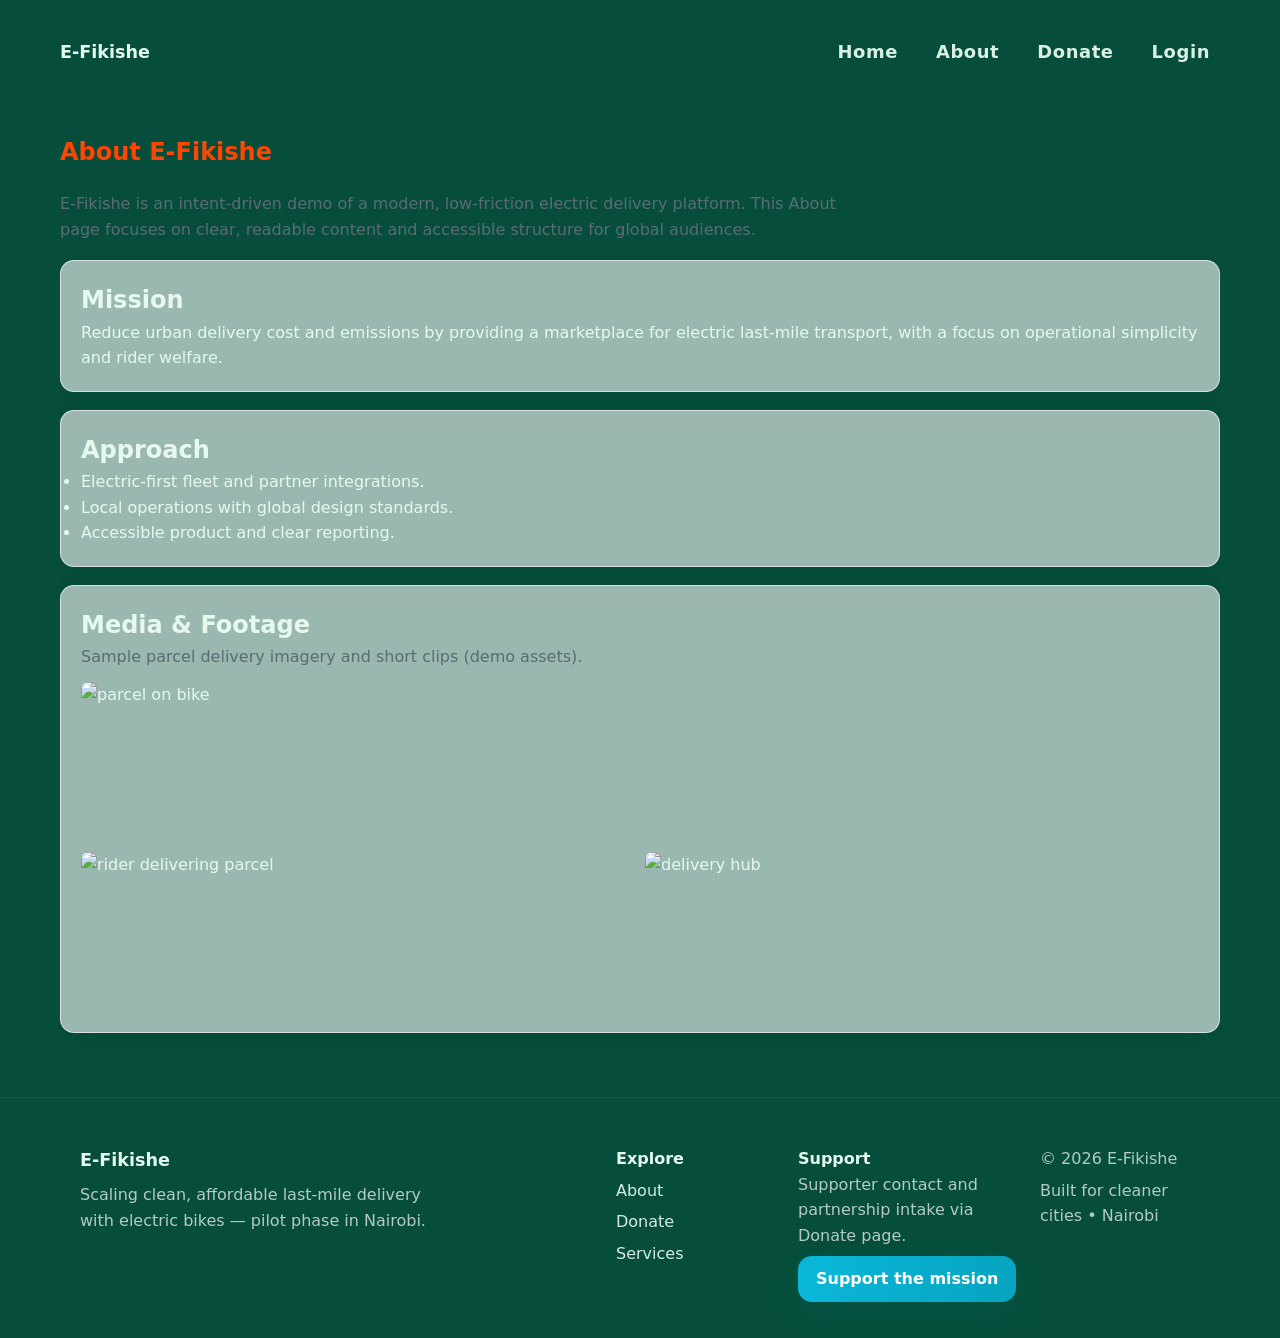
==== commit 00eacbbb: "Update about.html" ====
--- a/about.html
+++ b/about.html
@@ -51,7 +51,6 @@
       </section>
     </main>
 
-
     <div id="waitlistOverlay" class="waitlist-overlay" style="display:none;">
       <div class="waitlist-panel" role="dialog" aria-modal="true">
         <h2>Join the waitlist</h2>
@@ -66,184 +65,41 @@
               <option value="invest">Invest / Donate</option>
             </select>
           </label>
-          <div class="form-actions"><button class="btn btn-primary" type="submit">Join waitlist</button></div>
+          <div class="form-actions"><button class="btn btn-primary open-waitlist" type="submit">Join waitlist</button></div>
         </form>
         <div style="margin-top:12px;text-align:right"><button id="waitlistClose" class="btn btn-ghost">Close</button></div>
       </div>
     </div>
+
+    <footer class="site-footer">
+      <div class="container footer-inner footer-grid">
+        <div class="footer-brand-col">
+          <a class="brand footer-brand" href="index.html">E‑Fikishe</a>
+          <p class="muted" style="margin-top:8px;max-width:360px">Scaling clean, affordable last-mile delivery with electric bikes — pilot phase in Nairobi.</p>
+        </div>
+
+        <div class="footer-links-col">
+          <h4>Explore</h4>
+          <ul class="footer-list">
+            <li><a href="about.html">About</a></li>
+            <li><a href="donate.html">Donate</a></li>
+            <li><a href="services.html">Services</a></li>
+          </ul>
+        </div>
+
+        <div class="footer-contact-col">
+          <h4>Support</h4>
+          <p class="muted">Supporter contact and partnership intake via Donate page.</p>
+          <a class="btn btn-primary" href="donate.html" style="margin-top:8px;">Support the mission</a>
+        </div>
+
+        <div class="footer-meta-col">
+          <div class="muted">© <span id="year"></span> E‑Fikishe</div>
+          <div class="muted" style="margin-top:6px">Built for cleaner cities • Nairobi</div>
+        </div>
+      </div>
+    </footer>
+
     <script src="script.js"></script>
   </body>
 </html>
-<!doctype html>
-<html lang="en">
-<head>
-  <meta charset="utf-8">
-  <meta name="viewport" content="width=device-width,initial-scale=1">
-  <title>About — E-Fikishe</title>
-  <link rel="stylesheet" href="styles.css">
-</head>
-<body>
-
-<!-- ================= WAITLIST / LOCK ================= -->
-<div id="waitlistOverlay" class="waitlist-overlay">
-  <div class="waitlist-panel" role="dialog" aria-modal="true">
-    <h2>E-Fikishe Platform</h2>
-    <p class="muted">
-      This platform is currently in private preview.
-      Join the waitlist to access bookings and partner features.
-    </p>
-
-    <form class="waitlist-form">
-      <input type="text" placeholder="Full name" required>
-      <input type="email" placeholder="Email address" required>
-      <select>
-        <option>General interest</option>
-        <option>Business logistics</option>
-        <option>Investment / partnership</option>
-      </select>
-      <button class="btn btn-primary" type="submit">Join waitlist</button>
-    </form>
-
-    <div class="divider">Admin access</div>
-
-    <div class="admin-unlock">
-      <input id="launchCode" type="password" placeholder="Launch code">
-      <button id="launchBtn" class="btn btn-outline">Unlock</button>
-    </div>
-  </div>
-</div>
-
-
-<!-- ================= MAIN ================= -->
-<main class="container">
-
-  <!-- ===== PROBLEM ===== -->
-  <section class="panel">
-    <div class="panel-header">
-      <h2>The problem</h2>
-      <span class="tag">Context</span>
-    </div>
-
-    <p>
-      Urban delivery in Nairobi is constrained by traffic congestion,
-      rising fuel costs, and unreliable last-mile logistics.
-      Businesses, NGOs, and individuals depend on motorbike deliveries,
-      yet the current ecosystem is fragmented and inefficient.
-    </p>
-
-    <p class="muted">
-      Petrol-powered bikes dominate the market, creating high operating costs
-      and environmental impact while limiting rider earnings.
-    </p>
-  </section>
-
-  <!-- ===== SOLUTION ===== -->
-  <section class="panel">
-    <div class="panel-header">
-      <h2>The E-Fikishe approach</h2>
-      <span class="tag">Solution</span>
-    </div>
-
-    <div class="info-grid">
-      <div>
-        <h3>Electric-first</h3>
-        <p>
-          We focus on electric motorbikes to reduce fuel dependency,
-          operating costs, and emissions.
-        </p>
-      </div>
-
-      <div>
-        <h3>Platform model</h3>
-        <p>
-          E-Fikishe aggregates independent riders into a single
-          dispatch and booking system.
-        </p>
-      </div>
-
-      <div>
-        <h3>Local scale</h3>
-        <p>
-          Designed specifically for Kenyan cities,
-          with expansion potential across East Africa.
-        </p>
-      </div>
-    </div>
-  </section>
-
-  <!-- ===== WHY NAIROBI ===== -->
-  <section class="panel">
-    <div class="panel-header">
-      <h2>Why Nairobi</h2>
-      <span class="tag">Market</span>
-    </div>
-
-    <p>
-      Nairobi has one of the highest motorbike delivery densities in the region.
-      Electric bikes are becoming more affordable and accessible,
-      creating a unique opportunity for clean, efficient logistics.
-    </p>
-
-    <ul class="list">
-      <li>Growing e-commerce and SME demand</li>
-      <li>Increasing adoption of electric bikes</li>
-      <li>Severe traffic congestion favoring two-wheel mobility</li>
-    </ul>
-  </section>
-
-  <!-- ===== STATUS ===== -->
-  <section class="panel">
-    <div class="panel-header">
-      <h2>Current status</h2>
-      <span class="tag">Pilot phase</span>
-    </div>
-
-    <ul class="status-list">
-      <li><strong>Platform:</strong> Private preview</li>
-      <li><strong>Bookings:</strong> Early access testing</li>
-      <li><strong>Rider network:</strong> Onboarding pilot</li>
-      <li><strong>Public launch:</strong> Planned</li>
-    </ul>
-  </section>
-
-  <!-- ===== TEAM NOTE ===== -->
-  <section class="panel">
-    <div class="panel-header">
-      <h2>Team & vision</h2>
-      <span class="tag">Founding</span>
-    </div>
-
-    <p>
-      E-Fikishe is built by a small, focused team of technologists
-      and operators with experience in urban mobility and digital platforms.
-    </p>
-
-    <p class="muted">
-      Our vision is to make electric last-mile delivery
-      affordable, reliable, and scalable across African cities.
-    </p>
-  </section>
-
-</main>
-
-<!-- ================= FOOTER ================= -->
-<footer class="site-footer">
-  <div class="container footer-inner">
-    <p>© <span id="year"></span> E-Fikishe · Electric logistics platform</p>
-    <p class="muted">About · Private preview</p>
-  </div>
-</footer>
-
-<script>
-  document.getElementById("launchBtn").onclick = () => {
-    if (document.getElementById("launchCode").value === "efikishe2025") {
-      document.getElementById("waitlistOverlay").style.display = "none";
-    } else {
-      alert("Invalid launch code");
-    }
-  };
-  document.getElementById("year").textContent = new Date().getFullYear();
-</script>
-
-</body>
-</html>
--- a/styles.css
+++ b/styles.css
@@ -12,7 +12,7 @@
   --radius: 14px;
   --container: 1100px;
   --spacing: 20px;
-  font-family: Inter, system-ui, -apple-system, 'Segoe UI', Roboto, Arial, sans-serif;
+  --font-family: Inter, system-ui, -apple-system, 'Segoe UI', Roboto, Arial, sans-serif;
 }
 *{box-sizing:border-box;margin:0;padding:0}
 html,body{height:100%;background:var(--theme-green);color:var(--theme-text);font-family:var(--font-family);-webkit-font-smoothing:antialiased}
@@ -164,6 +164,8 @@
 .btn{display:inline-flex;align-items:center;gap:10px;padding:10px 16px;border-radius:10px;font-weight:700;text-decoration:none}
 .btn-primary{background:linear-gradient(90deg,var(--orange),#ff7a3d);color:#081216}
 .btn-ghost{background:transparent;border:1px solid rgba(255,255,255,0.06);color:var(--gold)}
+/* outline button used on admin / secondary CTAs */
+.btn-outline{background:transparent;border:1px solid rgba(255,255,255,0.35);color:var(--theme-text)}
 
 /* Parallax utilities */
 .parallax{position:relative;overflow:hidden}
@@ -175,7 +177,7 @@
   .hero-inner{grid-template-columns:1fr}
   .cards-grid{grid-template-columns:1fr}
   /* Mobile: sliding right panel nav */
-  .nav{display:flex;flex-direction:column;gap:18px;align-items:flex-start;position:fixed;top:16px;right:16px;bottom:16px;width:320px;max-width:82%;padding:18px;background:linear-gradient(180deg, rgba(255,255,255,0.96), rgba(255,255,255,0.94));backdrop-filter:blur(8px);border-radius:14px;box-shadow:0 20px 60px rgba(2,6,10,0.45);transform:translateX(110%);opacity:0;pointer-events:none;transition:transform 320ms cubic-bezier(.2,.9,.3,1),opacity 240ms ease}
+  .nav{display:flex;flex-direction:column;gap:18px;align-items:flex-start;position:fixed;top:60px;right:16px;bottom:16px;width:320px;max-width:82%;padding:18px;background:linear-gradient(180deg, rgba(255,255,255,0.96), rgba(255,255,255,0.94));backdrop-filter:blur(8px);border-radius:14px;box-shadow:0 20px 60px rgba(2,6,10,0.45);transform:translateX(110%);opacity:0;pointer-events:none;transition:transform 320ms cubic-bezier(.2,.9,.3,1),opacity 240ms ease;z-index:10040}
   .nav .nav-header{display:flex;align-items:center;justify-content:space-between;width:100%;margin-bottom:6px}
   .nav .nav-brand{color:var(--charcoal);font-weight:800;text-decoration:none}
   .nav-close{background:transparent;border:0;font-size:18px;padding:6px;border-radius:8px;cursor:pointer;color:var(--charcoal)}
@@ -235,6 +237,16 @@
 
 /* Small helpers */
 .muted{color:rgba(255,255,255,0.7)}
+.muted-small{color:rgba(255,255,255,0.65);font-size:0.8rem}
+.field-error{color:#ffb4b4;font-size:0.8rem}
+body.lock-scroll{overflow:hidden}
+
+/* Gallery layout */
+.gallery-grid{display:grid;grid-template-columns:repeat(auto-fit,minmax(220px,1fr));gap:16px;margin-top:16px}
+.gallery-item img{width:100%;display:block;border-radius:12px;object-fit:cover}
+
+/* Brand logo next to wordmark */
+.brand-logo{width:24px;height:24px;margin-right:8px;flex-shrink:0}
 :root {
   /* Colors & accents */
   --bg-light: linear-gradient(180deg,#f7fbfd,#ffffff);
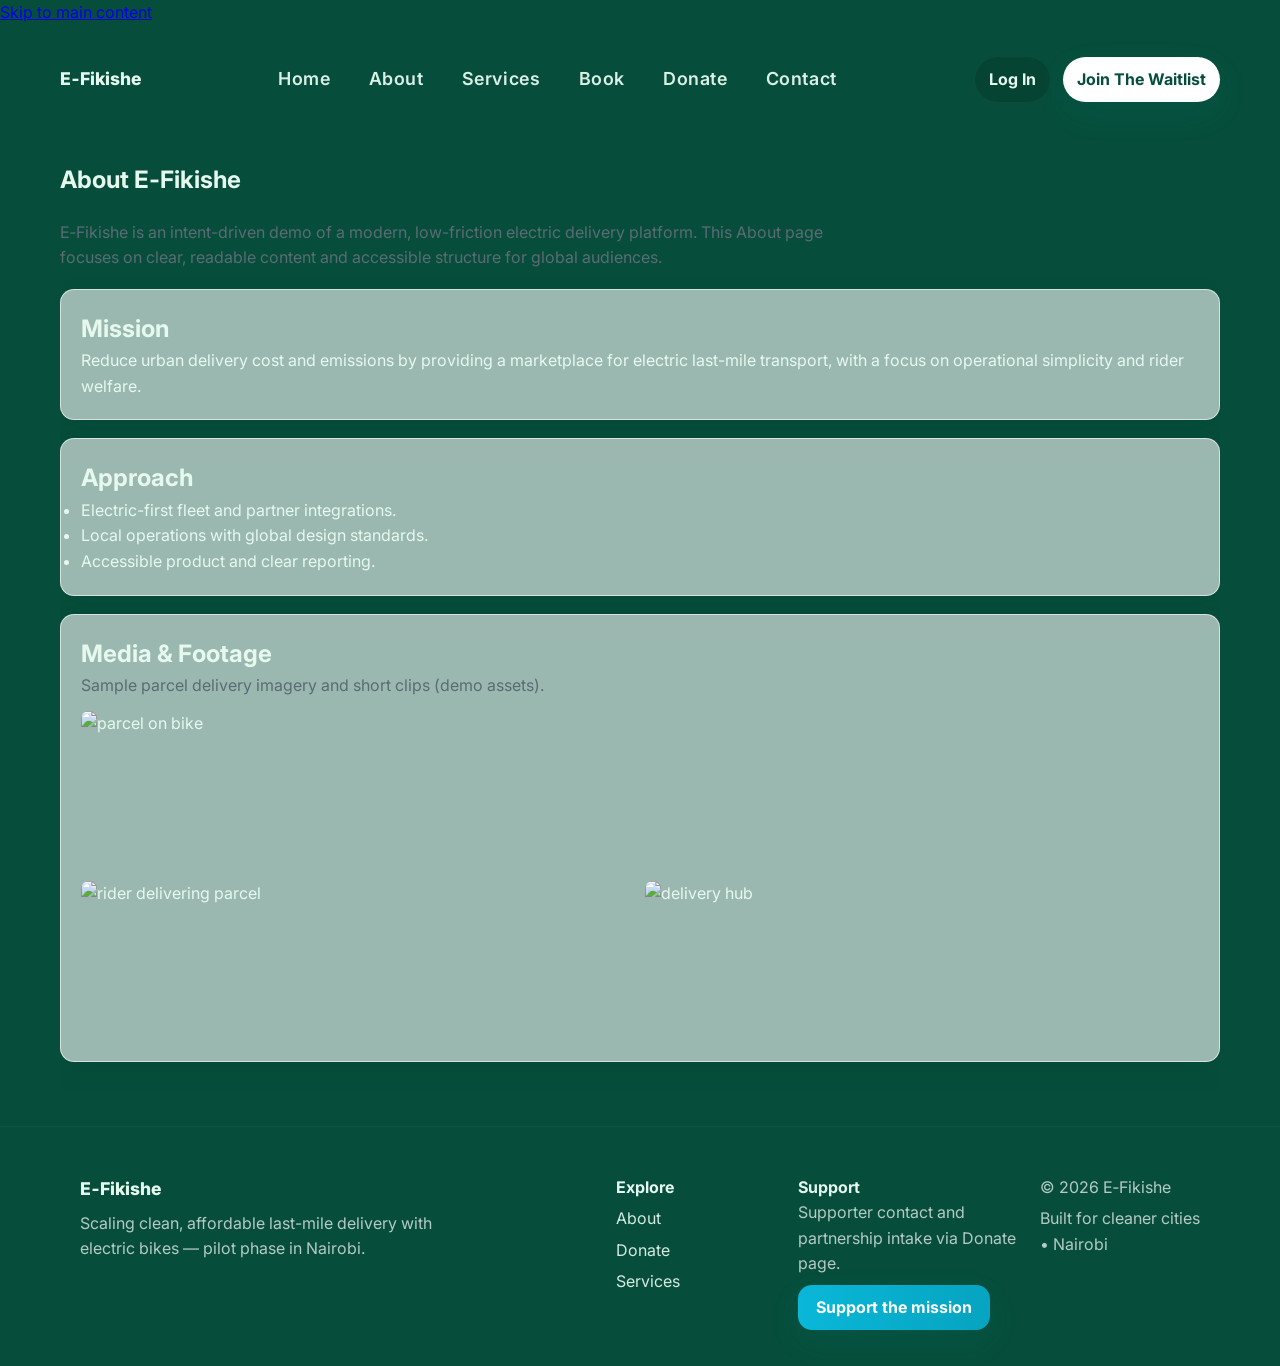
==== commit 2266a3b1: "Update about.html" ====
--- a/about.html
+++ b/about.html
@@ -3,25 +3,38 @@
   <head>
     <meta charset="utf-8">
     <meta name="viewport" content="width=device-width,initial-scale=1">
+    <meta name="description" content="Learn about E-Fikishe's mission to transform urban delivery in Africa with electric vehicles and sustainable logistics." />
     <title>About — E‑Fikishe</title>
+    <link rel="icon" type="image/svg+xml" href="logo-efikishe.svg">
+    <link rel="preconnect" href="https://fonts.googleapis.com">
+    <link rel="preconnect" href="https://fonts.gstatic.com" crossorigin>
+    <link href="https://fonts.googleapis.com/css2?family=Playfair+Display:wght@600;700;900&family=Inter:wght@300;400;600;700&display=swap" rel="stylesheet">
     <link rel="stylesheet" href="styles.css">
   </head>
   <body>
+    <a href="#main-content" class="skip-link">Skip to main content</a>
     <header class="site-header">
       <div class="container header-inner">
         <a class="brand" href="index.html">E‑Fikishe</a>
         <nav class="nav">
           <a href="index.html" class="nav-link">Home</a>
           <a href="about.html" class="nav-link active">About</a>
+          <a href="services.html" class="nav-link">Services</a>
+          <a href="book.html" class="nav-link">Book</a>
           <a href="donate.html" class="nav-link">Donate</a>
-          <a href="#" class="nav-link open-waitlist" id="loginLinkTop">Login</a>
+          <a href="contact.html" class="nav-link">Contact</a>
         </nav>
+        <div class="header-actions">
+          <a href="#" class="btn btn-ghost nav-login open-waitlist" id="loginLinkTop">Log In</a>
+          <a href="#" class="btn btn-primary join-waitlist open-waitlist">Join The Waitlist</a>
+        </div>
+        <button id="navToggle" class="nav-toggle" aria-label="Toggle navigation">☰</button>
       </div>
     </header>
 
-    <main>
-      <section class="section container">
-        <h1 class="section-title">About E‑Fikishe</h1>
+    <main id="main-content">
+      <section class="section container" data-parallax-speed="0.05">
+        <h1 class="section-title" style="color: var(--green-primary);">About E‑Fikishe</h1>
         <p class="lead">E‑Fikishe is an intent-driven demo of a modern, low-friction electric delivery platform. This About page focuses on clear, readable content and accessible structure for global audiences.</p>
 
         <article class="card" style="margin-top:18px">
@@ -56,16 +69,16 @@
         <h2>Join the waitlist</h2>
         <p class="muted">We’re currently in private preview — join the waitlist for access.</p>
         <form id="waitlistForm" class="waitlist-form">
-          <label><span class="muted">Full name</span><input id="w-name" name="name" type="text" required></label>
-          <label><span class="muted">Email</span><input id="w-email" name="email" type="email" required></label>
-          <label><span class="muted">Interest</span>
+          <label><span>Full name</span><input id="w-name" name="name" type="text" required></label>
+          <label><span>Email</span><input id="w-email" name="email" type="email" required></label>
+          <label><span>Interest</span>
             <select id="w-interest" name="interest">
               <option value="book">Book deliveries</option>
               <option value="partner">Partner / Rider</option>
               <option value="invest">Invest / Donate</option>
             </select>
           </label>
-          <div class="form-actions"><button class="btn btn-primary open-waitlist" type="submit">Join waitlist</button></div>
+          <div class="form-actions"><button class="btn btn-primary" type="submit">Join waitlist</button></div>
         </form>
         <div style="margin-top:12px;text-align:right"><button id="waitlistClose" class="btn btn-ghost">Close</button></div>
       </div>
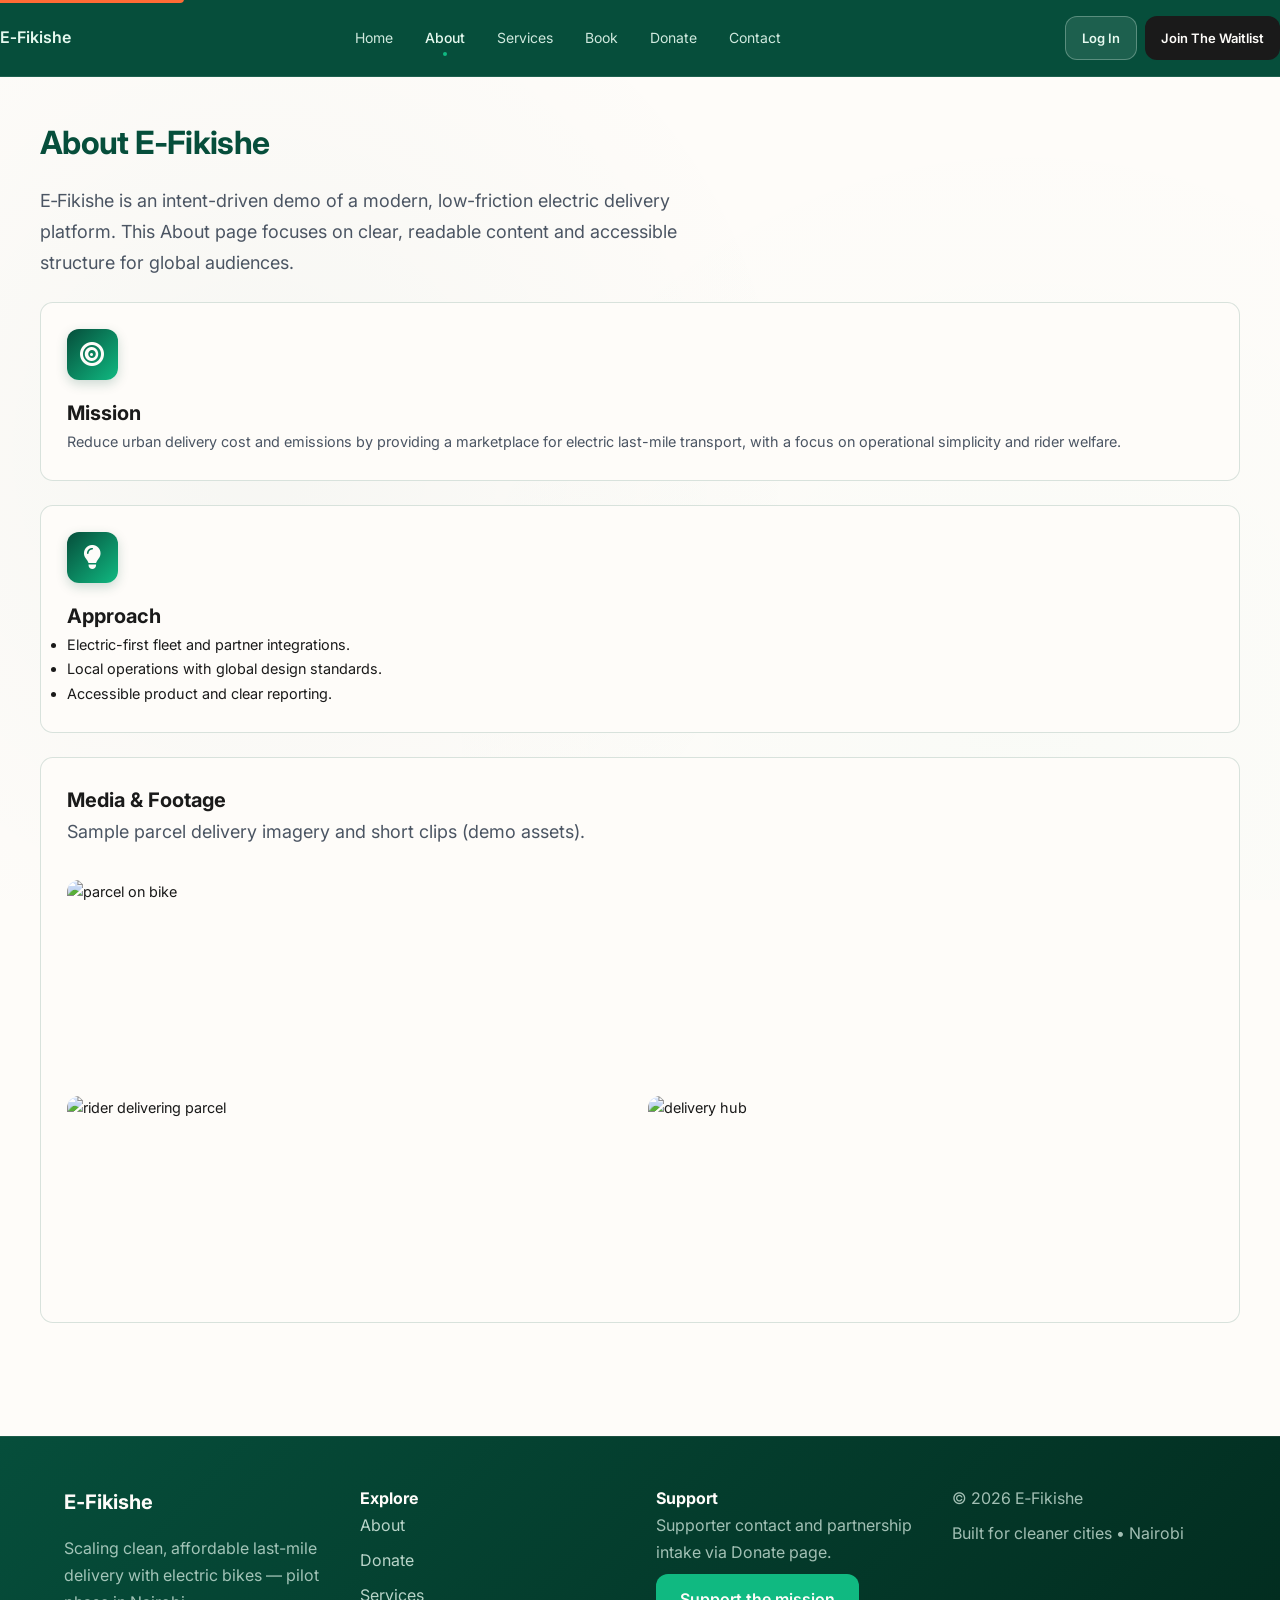
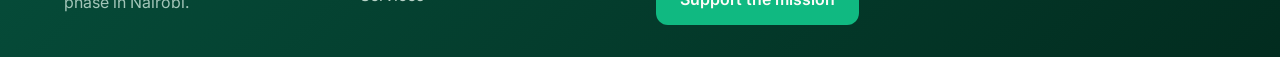
==== commit f4165952: "Update about.html" ====
--- a/about.html
+++ b/about.html
@@ -9,7 +9,9 @@
     <link rel="preconnect" href="https://fonts.googleapis.com">
     <link rel="preconnect" href="https://fonts.gstatic.com" crossorigin>
     <link href="https://fonts.googleapis.com/css2?family=Playfair+Display:wght@600;700;900&family=Inter:wght@300;400;600;700&display=swap" rel="stylesheet">
+    <link rel="stylesheet" href="https://cdnjs.cloudflare.com/ajax/libs/font-awesome/6.5.1/css/all.min.css" integrity="sha512-DTOQO9RWCH3ppGqcWaEA1BIZOC6xxalwEsw9c2QQeAIftl+Vegovlnee1c9QX4TctnWMn13TZye+giMm8e2LwA==" crossorigin="anonymous" referrerpolicy="no-referrer">
     <link rel="stylesheet" href="styles.css">
+    <script src="data-storage.js"></script>
   </head>
   <body>
     <a href="#main-content" class="skip-link">Skip to main content</a>
@@ -37,13 +39,15 @@
         <h1 class="section-title" style="color: var(--green-primary);">About E‑Fikishe</h1>
         <p class="lead">E‑Fikishe is an intent-driven demo of a modern, low-friction electric delivery platform. This About page focuses on clear, readable content and accessible structure for global audiences.</p>
 
-        <article class="card" style="margin-top:18px">
-          <h2>Mission</h2>
+        <article class="card" style="margin-top: var(--space-md);" data-parallax-speed="0.03">
+          <div class="card-icon"><i class="fas fa-bullseye"></i></div>
+          <h2 style="margin-top: 0;">Mission</h2>
           <p>Reduce urban delivery cost and emissions by providing a marketplace for electric last-mile transport, with a focus on operational simplicity and rider welfare.</p>
         </article>
 
-        <article class="card" style="margin-top:18px">
-          <h2>Approach</h2>
+        <article class="card" style="margin-top: var(--space-md);" data-parallax-speed="0.04">
+          <div class="card-icon"><i class="fas fa-lightbulb"></i></div>
+          <h2 style="margin-top: 0;">Approach</h2>
           <ul>
             <li>Electric-first fleet and partner integrations.</li>
             <li>Local operations with global design standards.</li>
@@ -51,14 +55,14 @@
           </ul>
         </article>
         
-        <article class="card" style="margin-top:18px">
-          <h2>Media & Footage</h2>
-          <p class="lead">Sample parcel delivery imagery and short clips (demo assets).</p>
-          <div class="about-media" style="margin-top:12px;display:grid;grid-template-columns:1fr 1fr;gap:10px">
-            <img src="https://media.istockphoto.com/id/1367143777/photo/life-style-in-city.jpg?s=612x612&w=0&k=20&c=lra-BVOlhUXJ1lvTuQsJr8Jv5FUn3Z_IVTXh5-8RSOM=" alt="parcel on bike" style="width:100%;height:160px;object-fit:cover;border-radius:8px">
-            <video src="https://media.istockphoto.com/id/2168009196/video/courier-with-green-backpack-deliver-food-home-delivery-service-man-ride-moped.mp4?s=mp4-640x640-is&k=20&c=xCoY00wzDJQvW7EbwVlkD8zI_U63h4QGz9dfSMlhGsw=" autoplay muted loop playsinline style="width:100%;height:160px;object-fit:cover;border-radius:8px"></video>
-            <img src="https://media.istockphoto.com/id/2217152743/photo/uber-eats-in-japan.jpg?s=612x612&w=0&k=20&c=Lh8OFh2RCTEg0HmDiSEbq5lzoZzlLDf0Zx95AKqZQyY=" alt="rider delivering parcel" style="width:100%;height:160px;object-fit:cover;border-radius:8px">
-            <img src="https://media.istockphoto.com/id/2225359042/photo/brightly-lit-warehouse-showcases-neatly-arranged-boxes-on-wooden-pallets-emphasizing.jpg?s=612x612&w=0&k=20&c=8oqhY_YRvwr3bnmJoJwxhONr1WHyIr6Wz9gmJK6HBM8=" alt="delivery hub" style="width:100%;height:160px;object-fit:cover;border-radius:8px">
+        <article class="card" style="margin-top: var(--space-md);">
+          <h2 style="margin-top: 0;">Media & Footage</h2>
+          <p class="lead" style="margin-bottom: var(--space-sm);">Sample parcel delivery imagery and short clips (demo assets).</p>
+          <div class="about-media">
+            <img src="https://media.istockphoto.com/id/1367143777/photo/life-style-in-city.jpg?s=612x612&w=0&k=20&c=lra-BVOlhUXJ1lvTuQsJr8Jv5FUn3Z_IVTXh5-8RSOM=" alt="parcel on bike">
+            <video src="https://media.istockphoto.com/id/2168009196/video/courier-with-green-backpack-deliver-food-home-delivery-service-man-ride-moped.mp4?s=mp4-640x640-is&k=20&c=xCoY00wzDJQvW7EbwVlkD8zI_U63h4QGz9dfSMlhGsw=" autoplay muted loop playsinline></video>
+            <img src="https://media.istockphoto.com/id/2217152743/photo/uber-eats-in-japan.jpg?s=612x612&w=0&k=20&c=Lh8OFh2RCTEg0HmDiSEbq5lzoZzlLDf0Zx95AKqZQyY=" alt="rider delivering parcel">
+            <img src="https://media.istockphoto.com/id/2225359042/photo/brightly-lit-warehouse-showcases-neatly-arranged-boxes-on-wooden-pallets-emphasizing.jpg?s=612x612&w=0&k=20&c=8oqhY_YRvwr3bnmJoJwxhONr1WHyIr6Wz9gmJK6HBM8=" alt="delivery hub">
           </div>
         </article>
       </section>
@@ -80,7 +84,7 @@
           </label>
           <div class="form-actions"><button class="btn btn-primary" type="submit">Join waitlist</button></div>
         </form>
-        <div style="margin-top:12px;text-align:right"><button id="waitlistClose" class="btn btn-ghost">Close</button></div>
+        <div style="margin-top: var(--space-sm); text-align: right;"><button id="waitlistClose" class="btn btn-ghost">Close</button></div>
       </div>
     </div>
 
@@ -88,7 +92,7 @@
       <div class="container footer-inner footer-grid">
         <div class="footer-brand-col">
           <a class="brand footer-brand" href="index.html">E‑Fikishe</a>
-          <p class="muted" style="margin-top:8px;max-width:360px">Scaling clean, affordable last-mile delivery with electric bikes — pilot phase in Nairobi.</p>
+          <p class="muted" style="margin-top: var(--space-xs); max-width: 360px;">Scaling clean, affordable last-mile delivery with electric bikes — pilot phase in Nairobi.</p>
         </div>
 
         <div class="footer-links-col">
@@ -103,16 +107,17 @@
         <div class="footer-contact-col">
           <h4>Support</h4>
           <p class="muted">Supporter contact and partnership intake via Donate page.</p>
-          <a class="btn btn-primary" href="donate.html" style="margin-top:8px;">Support the mission</a>
+          <a class="btn btn-primary" href="donate.html" style="margin-top: var(--space-xs);">Support the mission</a>
         </div>
 
         <div class="footer-meta-col">
           <div class="muted">© <span id="year"></span> E‑Fikishe</div>
-          <div class="muted" style="margin-top:6px">Built for cleaner cities • Nairobi</div>
+          <div class="muted" style="margin-top: var(--space-xs);">Built for cleaner cities • Nairobi</div>
         </div>
       </div>
     </footer>
 
+    <script src="data-storage.js"></script>
     <script src="script.js"></script>
   </body>
 </html>
--- a/styles.css
+++ b/styles.css
@@ -1,467 +1,1856 @@
-:root{
-  --orange: #FF4500; /* fire orange */
-  --black: #0B0B0B;
-  --gold: #FFC857;
-  --teal: #0AB7D8;
-  --theme-green: #064E3B; /* chosen deep green for solid background */
-  --theme-text: #E6F9EF; /* light text for readability */
-  --bg: #0B0B0B; /* we'll use dark hero, light sections */
-  --surface: #0f1720;
-  --card: rgba(255,255,255,0.03);
-  --glass: rgba(255,255,255,0.03);
-  --radius: 14px;
-  --container: 1100px;
-  --spacing: 20px;
-  --font-family: Inter, system-ui, -apple-system, 'Segoe UI', Roboto, Arial, sans-serif;
-}
-*{box-sizing:border-box;margin:0;padding:0}
-html,body{height:100%;background:var(--theme-green);color:var(--theme-text);font-family:var(--font-family);-webkit-font-smoothing:antialiased}
-.container{max-width:var(--container);margin:0 auto;padding:0 20px}
-
-/* Eden-like hero: centered, big typography */
-.eden-hero{min-height:100vh;display:block;padding:120px 0 160px 0; background-image: radial-gradient(rgba(255,255,255,0.02) 1px, transparent 1px); background-size: 6px 6px;}
-.hero-center{display:flex;align-items:center;justify-content:center;min-height:60vh;padding:6vh 0}
-.hero-main{max-width:960px;text-align:center}
-.hero-title.big{font-family:'Playfair Display', Georgia, serif;font-size:clamp(36px, 9vw, 96px);line-height:1.02;font-weight:700;color:#fff;margin-bottom:18px}
-.hero-lead{color:rgba(255,255,255,0.85);font-size:18px;margin-bottom:20px}
-.hero-cta-btn{background:#fff;color:#081216;padding:14px 26px;border-radius:32px;font-weight:700;box-shadow:0 12px 40px rgba(2,6,10,0.6)}
-
-/* Floating decorative cards */
-.floating-cards{position:absolute;left:0;right:0;bottom:28px;pointer-events:none}
-.card-float{position:absolute;width:260px;height:160px;border-radius:14px;overflow:hidden;box-shadow:0 36px 80px rgba(2,6,10,0.6);transform:translateY(12px)}
-.card-float.left{left:28px}
-.card-float.right{right:28px}
-.card-float img{width:100%;height:100%;object-fit:cover}
-
-/* make nav more Eden-like: subtle small items on right */
-.nav-link{padding:10px 12px;border-radius:999px;font-weight:600;opacity:0.95}
-.site-header{transition:all 0.28s ease}
-
-
-/* Header */
-.site-header{position:sticky;top:0;background:transparent;padding:18px 0;z-index:80}
-.header-inner{display:flex;align-items:center;justify-content:space-between}
-.brand{font-weight:800;color:var(--gold);text-decoration:none;font-size:1.1rem}
-.nav{display:flex;gap:18px;align-items:center}
-.nav-link{color:var(--gold);text-decoration:none;padding:8px 10px;border-radius:8px}
-.nav-link:hover{background:rgba(255,255,255,0.03)}
-.nav-toggle{display:none;background:transparent;border:1px solid rgba(255,255,255,0.04);color:var(--gold);padding:8px 12px;border-radius:10px}
-/* initial: nav sits to the right */
-/* REMOVE THIS (it causes layout issues when centering header)
-.nav{margin-left:auto}
-*/
-
-/* When header becomes centered while scrolling */
-.site-header.centered{
-  position:fixed;
-  left:50%;
-  transform:translateX(-50%);
-  top:18px;
-  width:min(920px,94%);
-  padding:10px 18px;
-  background:#ffffff;
-  backdrop-filter:blur(6px);
-  border-radius:22px;
-  box-shadow:0 18px 60px rgba(6,24,15,0.14);
-  z-index:320;
-}
-
-.site-header.centered .header-inner{
-  display:flex;
-  justify-content:center;
-  align-items:center;
-  gap:28px;
-}
-
-.site-header.centered .brand,
-.site-header.centered .nav,
-.site-header.centered .header-actions{
-  grid-column:auto;
-}
-
-.site-header.centered .nav{
-  margin:0;
-  justify-content:center;
-  flex-wrap:nowrap;
-}
-
-.site-header.centered .nav-link{
-  color:var(--charcoal);
-  padding:10px 14px;
-}
-
-/* Prevent centered header from overflowing: constrain nav width and reduce padding on smaller viewports */
-.site-header.centered{box-sizing:border-box}
-.site-header.centered .nav{max-width:calc(100% - 320px);/* reserve space for brand + actions */}
-
-@media (max-width:1100px){
-  .site-header.centered .nav{max-width:calc(100% - 220px)}
-  .site-header.centered .nav-link{padding:8px 10px}
-}
-
-/* On small screens, revert centered pill to full-width header to avoid clipping */
-@media (max-width:720px){
-  .site-header.centered{left:0;transform:none;width:100%;padding:8px 12px;border-radius:0}
-  .site-header.centered .header-inner{justify-content:space-between}
-  .site-header.centered .nav{max-width:none;flex-wrap:wrap;justify-content:flex-end}
-  .site-header.centered .header-actions{display:flex}
-}
-
-/* Hero */
-.hero{min-height:68vh;display:flex;align-items:center;}
-.hero-inner{display:grid;grid-template-columns:1fr 420px;gap:28px;align-items:center}
-.hero-title{font-size:2.25rem;line-height:1.03;color:var(--gold);margin-bottom:12px}
-.hero-lead{color:rgba(255,255,255,0.9);max-width:560px}
-.hero-visual{display:flex;align-items:center;justify-content:center}
-.device-mockup{width:360px;height:520px;border-radius:18px;background:linear-gradient(180deg,rgba(255,255,255,0.03),rgba(255,255,255,0.02));box-shadow:0 28px 80px rgba(0,0,0,0.6);overflow:hidden}
-.mock-screen{width:100%;height:100%;position:relative}
-.mock-layer{position:absolute;inset:0}
-
-/* parallax media styling */
-.parallax-media{position:absolute;inset:0}
-.parallax-media img, .parallax-media video{display:block}
-.parallax-media video{mix-blend-mode:normal;opacity:0.98}
-.parallax-media img{opacity:0.98}
-
-/* subtle float animation to make hero feel alive */
-@keyframes float-slow { 0%{transform:translateY(0)}50%{transform:translateY(-6px)}100%{transform:translateY(0)} }
-.parallax-media .parallax-layer{animation:float-slow 6s ease-in-out infinite}
-
-/* Live demo / media */
-.live-grid{display:grid;grid-template-columns:1fr 420px;gap:18px;align-items:start}
-.live-dashboard .stats-grid{display:flex;gap:12px}
-.live-media .media-grid{display:grid;grid-template-columns:1fr 1fr;gap:8px}
-.live-media .media-grid video, .live-media .media-grid img{width:100%;height:180px;object-fit:cover;border-radius:8px}
-.live-code{font-family: ui-monospace, SFMono-Regular, Menlo, Monaco, monospace; font-size:13px; line-height:1.4}
-
-@media(max-width:920px){ .live-grid{grid-template-columns:1fr} .live-media .media-grid{grid-template-columns:1fr} }
-
-/* Impact media grid */
-.impact-grid{display:grid;grid-template-columns:repeat(3,1fr);gap:14px}
-.impact-tile{position:relative;border-radius:12px;overflow:hidden;background:rgba(255,255,255,0.02);box-shadow:0 18px 48px rgba(0,0,0,0.35);will-change:transform;transform-origin:center center}
-.impact-tile video{width:100%;height:180px;object-fit:cover;display:block;filter:brightness(0.78);transition:transform 240ms ease}
-.impact-tile .impact-play{position:absolute;left:12px;bottom:12px;background:rgba(0,0,0,0.5);color:#fff;border:0;padding:8px 10px;border-radius:8px;font-weight:700}
-.impact-tile figcaption{padding:8px 12px;color:var(--theme-text);font-size:0.9rem}
-@media(max-width:920px){ .impact-grid{grid-template-columns:1fr} .impact-tile video{height:160px} }
-
-/* Sections */
-.section{padding:64px 0}
-.section-title{font-size:1.25rem;color:var(--orange);margin-bottom:18px}
-.lead{color:rgba(255,255,255,0.85)}
-.cards-grid{display:grid;grid-template-columns:repeat(3,1fr);gap:18px}
-.card{background:linear-gradient(180deg, rgba(255,255,255,0.02), rgba(255,255,255,0.01));padding:20px;border-radius:12px;border:1px solid rgba(255,255,255,0.03)}
-
-.stats-grid{display:flex;gap:18px;margin-top:18px}
-.stat{background:rgba(255,255,255,0.02);padding:12px;border-radius:10px;flex:1;text-align:center}
-.stat-value{font-weight:800;font-size:1.5rem;color:var(--teal)}
-
-.contact-card{display:grid;gap:12px;padding:18px}
-.field span{display:block;color:rgba(255,255,255,0.8);margin-bottom:6px}
-.field input,.field textarea{width:100%;padding:10px;border-radius:8px;border:1px solid rgba(255,255,255,0.04);background:transparent;color:#fff}
-.form-actions{margin-top:8px}
-
-/* Buttons */
-.btn{display:inline-flex;align-items:center;gap:10px;padding:10px 16px;border-radius:10px;font-weight:700;text-decoration:none}
-.btn-primary{background:linear-gradient(90deg,var(--orange),#ff7a3d);color:#081216}
-.btn-ghost{background:transparent;border:1px solid rgba(255,255,255,0.06);color:var(--gold)}
-/* outline button used on admin / secondary CTAs */
-.btn-outline{background:transparent;border:1px solid rgba(255,255,255,0.35);color:var(--theme-text)}
-
-/* Parallax utilities */
-.parallax{position:relative;overflow:hidden}
-.parallax::before{content:'';position:absolute;inset:0;pointer-events:none}
-.parallax .parallax-content{position:relative;z-index:2;will-change:transform;transition:transform 0.12s linear}
-
-/* Responsive */
-@media(max-width:920px){
-  .hero-inner{grid-template-columns:1fr}
-  .cards-grid{grid-template-columns:1fr}
-  /* Mobile: sliding right panel nav */
-  .nav{display:flex;flex-direction:column;gap:18px;align-items:flex-start;position:fixed;top:60px;right:16px;bottom:16px;width:320px;max-width:82%;padding:18px;background:linear-gradient(180deg, rgba(255,255,255,0.96), rgba(255,255,255,0.94));backdrop-filter:blur(8px);border-radius:14px;box-shadow:0 20px 60px rgba(2,6,10,0.45);transform:translateX(110%);opacity:0;pointer-events:none;transition:transform 320ms cubic-bezier(.2,.9,.3,1),opacity 240ms ease;z-index:10040}
-  .nav .nav-header{display:flex;align-items:center;justify-content:space-between;width:100%;margin-bottom:6px}
-  .nav .nav-brand{color:var(--charcoal);font-weight:800;text-decoration:none}
-  .nav-close{background:transparent;border:0;font-size:18px;padding:6px;border-radius:8px;cursor:pointer;color:var(--charcoal)}
-  .nav-link{display:block;width:100%;padding:12px 14px;border-radius:10px;color:var(--charcoal);background:transparent;text-align:left}
-  .nav-link + .nav-link{margin-top:6px}
-  .site-header.nav-open .nav{transform:translateX(0);opacity:1;pointer-events:auto}
-  .nav-toggle{display:inline-flex}
-}
-
-@media(min-width:921px){
-  /* Desktop: header layout as three columns (brand / centered nav / actions) */
-  .header-inner{display:grid;grid-template-columns:auto 1fr auto;align-items:center;gap:18px;position:relative;max-width:var(--container);margin:0 auto;padding:12px 20px}
-  .brand{grid-column:1;position:relative;left:0;font-size:1rem;color:var(--theme-text)}
-  .nav{grid-column:2;display:flex;justify-content:center;gap:28px;align-items:center}
-  .nav-link{font-size:1.12rem;padding:14px 16px;border-radius:12px;color:var(--theme-text)}
-  .nav-link:hover{background: rgba(255,255,255,0.03)}
-  .header-actions{grid-column:3;display:flex;gap:12px;align-items:center}
-  .header-actions .btn{padding:10px 14px;border-radius:999px}
-  .header-actions .nav-login{background:rgba(0,0,0,0.12);color:var(--theme-text);border:1px solid rgba(255,255,255,0.04)}
-  .header-actions .join-waitlist{background:#fff;color:var(--theme-green);font-weight:700}
-}
-
-  /* finer typographic match for Eden-like nav */
-  .nav-link{font-family: Inter, system-ui, -apple-system, 'Segoe UI', Roboto, Arial, sans-serif;font-weight:600;letter-spacing:0.6px}
-
-  /* Hide brand on small screens and show a floating join CTA */
-  @media(max-width:920px){
-    .brand{display:none}
-    .header-actions .join-waitlist{display:none}
-    .join-fab{display:block}
-  }
-
-  /* Floating Join CTA for mobile */
-  .join-fab{display:none;position:fixed;right:18px;bottom:22px;z-index:260;padding:12px 16px;border-radius:999px;background:var(--theme-green);color:#fff;box-shadow:0 18px 40px rgba(6,24,15,0.28);border:0;font-weight:700}
-
-  /* Adjust centered pill to match Eden: more compact, rounded, and slightly elevated */
-  .site-header.centered{position:fixed;left:50%;transform:translateX(-50%);top:18px;width:min(920px,94%);padding:10px 18px;background:#ffffff;backdrop-filter:blur(6px);border-radius:22px;box-shadow:0 18px 60px rgba(6,24,15,0.14);z-index:320}
-  .site-header.centered .nav-link{color:var(--charcoal);padding:10px 14px}
-  .site-header.centered .header-inner{align-items:center}
-  .site-header.centered .brand{color:var(--charcoal)}
-
-/* Footer */
-.site-footer{padding:48px 0 36px;border-top:1px solid rgba(255,255,255,0.04);margin-top:36px}
-.footer-inner{display:flex;justify-content:space-between;align-items:center}
-
-.footer-grid{display:grid;grid-template-columns:1fr 160px 220px 160px;gap:22px;align-items:start}
-.footer-brand{font-size:1.2rem}
-.footer-list{list-style:none;padding:0;margin:6px 0}
-.footer-list li{margin:6px 0}
-.footer-list a{color:var(--theme-text);opacity:0.92;text-decoration:none}
-.footer-list a:hover{text-decoration:underline}
-
-@media(max-width:920px){
-  .footer-grid{grid-template-columns:1fr;gap:12px}
-  .site-footer{padding:28px 16px}
-}
-
-/* Small helpers */
-.muted{color:rgba(255,255,255,0.7)}
-.muted-small{color:rgba(255,255,255,0.65);font-size:0.8rem}
-.field-error{color:#ffb4b4;font-size:0.8rem}
-body.lock-scroll{overflow:hidden}
-
-/* Gallery layout */
-.gallery-grid{display:grid;grid-template-columns:repeat(auto-fit,minmax(220px,1fr));gap:16px;margin-top:16px}
-.gallery-item img{width:100%;display:block;border-radius:12px;object-fit:cover}
-
-/* Brand logo next to wordmark */
-.brand-logo{width:24px;height:24px;margin-right:8px;flex-shrink:0}
+/* ============================================
+   E-FIKISHE - Eden.so inspired design
+   Clean, minimal, accessible, fast
+   ============================================ */
+
 :root {
-  /* Colors & accents */
-  --bg-light: linear-gradient(180deg,#f7fbfd,#ffffff);
-  --text: #081620;
-  --muted: #5b6b74;
-  --accent: #0AB7D8;
-  --accent-dark: #078FA8;
-  --charcoal: #071216;
-  
-  /* Sizes */
-  --radius: 14px;
-  --container: 1160px;
-  --spacing-xs: 8px;
-  --spacing-sm: 12px;
-  --spacing-md: 20px;
-  --spacing-lg: 28px;
-  --spacing-xl: 40px;
-  
-  /* Shadows & glass */
-  --shadow-soft: 0 10px 30px rgba(6,24,30,0.06);
-  --glass: rgba(255,255,255,0.6);
-  
-  /* Font */
+  /* Green-based colorful palette */
+  --green-primary: #064E3B;
+  --green-dark: #022C1F;
+  --green-light: #0A6B52;
+  --green-bright: #10B981;
+  --green-pale: #D1FAE5;
+  --green-accent: #059669;
+  
+  /* Dull/cream whites instead of pure white */
+  --bg-primary: #FEFCF9;
+  --bg-secondary: #F9F7F4;
+  --bg-tertiary: #F5F3F0;
+  --bg-dark: var(--green-primary);
+  --text-primary: #1A1A1A;
+  --text-secondary: #4B5563;
+  --text-light: #FEFCF9;
+  --text-on-green: #E6F9EF;
+  
+  /* Accent colors */
+  --accent: #FF6B35;
+  --accent-hover: #FF8C5A;
+  --gold: #F59E0B;
+  --teal: #14B8A6;
+  --orange: #FF6B35;
+  --purple: #8B5CF6;
+  
+  /* Borders - softer */
+  --border: #E8E6E3;
+  --border-light: rgba(6,78,59,0.08);
+  --border-green: rgba(6,78,59,0.15);
+  
+  /* Spacing - 8px scale system */
+  --space-xs: 8px;
+  --space-sm: 16px;
+  --space-md: 24px;
+  --space-lg: 32px;
+  --space-xl: 48px;
+  --space-2xl: 64px;
+  
+  /* Typography */
   --font-sans: 'Inter', system-ui, -apple-system, 'Segoe UI', Roboto, 'Helvetica Neue', Arial, sans-serif;
-}
-
-* { box-sizing: border-box; margin:0; padding:0; }
-html, body { height:100%; scroll-behavior:smooth; font-family: var(--font-sans); background: var(--theme-green); color: var(--theme-text); }
-
-body { line-height:1.6; font-size:16px; }
-
-.container { max-width: var(--container); margin:0 auto; padding:0 20px; }
-
-/* --- Header (base) --- */
+  --font-serif: 'Playfair Display', Georgia, serif;
+  --font-size-xs: 0.75rem;
+  --font-size-sm: 0.875rem;
+  --font-size-base: 1rem;
+  --font-size-lg: 1.125rem;
+  --font-size-xl: 1.25rem;
+  --font-size-2xl: 1.5rem;
+  --font-size-3xl: 2rem;
+  --font-size-4xl: clamp(2.5rem, 5vw, 4rem);
+  --font-size-hero: clamp(3rem, 8vw, 6rem);
+  
+  /* Layout */
+  --container: 1200px;
+  --radius: 12px;
+  --radius-lg: 16px;
+  --radius-xl: 24px;
+  --shadow-sm: 0 1px 2px 0 rgba(0,0,0,0.05);
+  --shadow-md: 0 4px 6px -1px rgba(0,0,0,0.1);
+  --shadow-lg: 0 10px 15px -3px rgba(0,0,0,0.1);
+  --shadow-xl: 0 20px 25px -5px rgba(0,0,0,0.1);
+  
+  /* Transitions */
+  --transition-fast: 150ms cubic-bezier(0.4,0,0.2,1);
+  --transition-base: 250ms cubic-bezier(0.4,0,0.2,1);
+  --transition-slow: 350ms cubic-bezier(0.4,0,0.2,1);
+}
+
+/* ============================================
+   RESET & BASE
+   ============================================ */
+* {
+  box-sizing: border-box;
+  margin: 0;
+  padding: 0;
+}
+
+html {
+  scroll-behavior: smooth;
+  -webkit-font-smoothing: antialiased;
+  -moz-osx-font-smoothing: grayscale;
+  overflow-x: hidden;
+}
+
+img,
+video,
+iframe,
+svg {
+  max-width: 100%;
+  height: auto;
+}
+
+video {
+  width: 100%;
+  height: auto;
+}
+
+body {
+  font-family: var(--font-sans);
+  font-size: var(--font-size-base);
+  line-height: 1.7;
+  color: var(--text-primary);
+  background: var(--bg-primary);
+  overflow-x: hidden;
+  background-image: 
+    radial-gradient(circle at 20% 50%, rgba(6,78,59,0.03) 0%, transparent 50%),
+    radial-gradient(circle at 80% 80%, rgba(16,185,129,0.02) 0%, transparent 50%);
+  background-attachment: fixed;
+}
+
+@media (max-width: 640px) {
+  body {
+    font-size: 16px;
+  }
+}
+
+/* ============================================
+   ACCESSIBILITY - Esafari.com inspired
+   ============================================ */
+*:focus-visible {
+  outline: 2px solid var(--accent);
+  outline-offset: 2px;
+  border-radius: 4px;
+}
+
+.skip-link {
+  position: absolute;
+  top: -40px;
+  left: 0;
+  background: var(--accent);
+  color: var(--text-light);
+  padding: 8px 16px;
+  text-decoration: none;
+  z-index: 10000;
+  border-radius: 0 0 4px 0;
+}
+
+.skip-link:focus {
+  top: 0;
+}
+
+.sr-only {
+  position: absolute;
+  width: 1px;
+  height: 1px;
+  padding: 0;
+  margin: -1px;
+  overflow: hidden;
+  clip: rect(0,0,0,0);
+  white-space: nowrap;
+  border-width: 0;
+}
+
+/* High contrast mode support */
+@media (prefers-contrast: high) {
+  :root {
+    --border: #000000;
+    --text-secondary: #000000;
+  }
+}
+
+/* Reduced motion support */
+@media (prefers-reduced-motion: reduce) {
+  *,
+  *::before,
+  *::after {
+    animation-duration: 0.01ms !important;
+    animation-iteration-count: 1 !important;
+    transition-duration: 0.01ms !important;
+    scroll-behavior: auto !important;
+  }
+}
+
+/* ============================================
+   LAYOUT
+   ============================================ */
+.container {
+  max-width: var(--container);
+  margin: 0 auto;
+  padding: 0 var(--space-md);
+}
+
+@media (max-width: 768px) {
+  .container {
+    padding: 0 var(--space-sm);
+  }
+}
+
+@media (max-width: 480px) {
+  .container {
+    padding: 0 var(--space-sm);
+  }
+}
+
+/* ============================================
+   HEADER - Green theme with scroll transition
+   ============================================ */
 .site-header {
   position: sticky;
-  top:0;
-  width:100%;
+  top: 0;
+  z-index: 1000;
+  background: var(--green-primary);
+  backdrop-filter: blur(20px) saturate(180%);
+  -webkit-backdrop-filter: blur(20px) saturate(180%);
+  border-bottom: 1px solid rgba(230,249,239,0.1);
+  transition: all var(--transition-base);
+}
+
+.site-header.scrolled {
+  background: rgba(254,252,249,0.95);
+  box-shadow: 0 2px 8px rgba(6,78,59,0.08);
+  border-bottom: 1px solid var(--border-green);
+}
+
+.site-header.scrolled .brand {
+  color: var(--green-primary);
+}
+
+.site-header.scrolled .nav-link {
+  color: rgba(6,78,59,0.7);
+}
+
+.site-header.scrolled .nav-link:hover,
+.site-header.scrolled .nav-link:focus {
+  color: var(--green-primary);
+  background: var(--green-pale);
+}
+
+.site-header.scrolled .nav-link.active {
+  color: var(--green-primary);
+}
+
+.site-header.scrolled .header-actions .btn-ghost {
+  border-color: var(--border-green);
+  color: rgba(6,78,59,0.7);
+}
+
+.site-header.scrolled .header-actions .btn-primary {
+  background: var(--green-primary);
+  color: var(--text-light);
+}
+
+.site-header.scrolled .header-actions .btn-primary:hover {
+  background: var(--green-light);
+}
+
+.header-inner {
+  display: grid;
+  grid-template-columns: auto 1fr auto;
+  align-items: center;
+  padding: 16px 0;
+  gap: var(--space-lg);
+  max-width: 1400px;
+  margin: 0 auto;
+}
+
+.brand {
+  display: flex;
+  align-items: center;
+  gap: 10px;
+  font-weight: 600;
+  font-size: 16px;
+  color: var(--text-on-green);
+  text-decoration: none;
+  transition: all var(--transition-fast);
+  white-space: nowrap;
+}
+
+.brand:hover {
+  opacity: 0.85;
+  transform: translateY(-1px);
+}
+
+.site-header.scrolled .brand {
+  color: var(--green-primary);
+}
+
+.brand-logo {
+  width: 24px;
+  height: 24px;
+  flex-shrink: 0;
+}
+
+/* Navigation - Eden.so style: centered, minimal */
+.nav {
+  display: flex;
+  align-items: center;
+  justify-content: center;
+  gap: 8px;
+  list-style: none;
+  margin: 0;
+  padding: 0;
+}
+
+.nav-link {
+  color: rgba(230,249,239,0.9);
+  text-decoration: none;
+  font-size: 14px;
+  font-weight: 400;
+  padding: 6px 12px;
+  border-radius: 6px;
+  transition: all var(--transition-fast);
+  position: relative;
+  white-space: nowrap;
+}
+
+.nav-link:hover,
+.nav-link:focus {
+  color: var(--text-on-green);
+  background: rgba(230,249,239,0.15);
+}
+
+.nav-link.active {
+  color: var(--text-on-green);
+  font-weight: 500;
+}
+
+.nav-link.active::after {
+  content: '';
+  position: absolute;
+  bottom: 0;
+  left: 50%;
+  transform: translateX(-50%);
+  width: 4px;
+  height: 4px;
+  background: var(--green-bright);
+  border-radius: 50%;
+}
+
+.header-actions {
+  display: flex;
+  align-items: center;
+  gap: 8px;
+  justify-content: flex-end;
+  white-space: nowrap;
+}
+
+.header-actions .btn {
+  font-size: 13px;
+  padding: 8px 16px;
+}
+
+.header-actions .btn-ghost {
+  border: 1px solid rgba(230,249,239,0.3);
+  color: var(--text-on-green);
+  background: rgba(230,249,239,0.1);
+}
+
+.header-actions .btn-ghost:hover {
+  background: rgba(230,249,239,0.2);
+  color: var(--text-on-green);
+  border-color: rgba(230,249,239,0.5);
+}
+
+.site-header.scrolled .header-actions .btn-ghost {
+  border-color: var(--border-green);
+  color: rgba(6,78,59,0.7);
   background: transparent;
-  z-index: 10050; /* ensure header sits above parallax/dev tiles */
-  transition: box-shadow 0.3s ease, transform 0.3s ease, background 0.25s ease;
-}
-.site-header.scrolled { box-shadow: 0 6px 24px rgba(6,24,15,0.08); transform: translateZ(0); }
-.header-inner { display:flex; justify-content:space-between; align-items:center; padding:var(--spacing-sm) 0; }
-.brand { font-weight:800; color:var(--theme-text); font-size:1.1rem; text-decoration:none; }
-.nav { display:flex; gap:18px; align-items:center; }
-.nav a, .nav-link { text-decoration:none; color:var(--theme-text); font-weight:600; padding:8px 10px; border-radius:10px; transition: all 0.2s ease; }
-.nav a:hover, .nav-link:hover { color:var(--theme-text); background: rgba(255,255,255,0.03); }
-
-/* ensure hamburger toggle sits above other layers and is clickable */
-.nav-toggle{z-index:10060;position:relative}
-
-/* when header becomes centered (fixed), push main content down to avoid covering it */
-.site-header.centered + main { padding-top: 86px; }
-
-/* --- Hero & Parallax --- */
-.hero { position: relative; padding: var(--spacing-lg) 0; overflow: hidden; }
+}
+
+.site-header.scrolled .header-actions .btn-ghost:hover {
+  background: var(--green-pale);
+  color: var(--green-primary);
+  border-color: var(--green-accent);
+}
+
+.header-actions .btn-primary {
+  background: var(--text-on-green);
+  color: var(--green-primary);
+  border: none;
+}
+
+.header-actions .btn-primary:hover {
+  background: var(--green-bright);
+  color: var(--text-light);
+}
+
+.nav-toggle {
+  display: none;
+  background: transparent;
+  border: 1px solid var(--border);
+  color: var(--text-primary);
+  padding: var(--space-xs) var(--space-sm);
+  border-radius: var(--radius);
+  cursor: pointer;
+  font-size: var(--font-size-lg);
+  transition: all var(--transition-fast);
+}
+
+.nav-toggle:hover,
+.nav-toggle:focus {
+  background: var(--bg-secondary);
+  border-color: var(--text-secondary);
+}
+
+/* Centered header on scroll - Green pill style */
+.site-header.centered {
+  position: fixed;
+  left: 50%;
+  transform: translateX(-50%);
+  top: 20px;
+  width: min(1000px, 96%);
+  background: rgba(254,252,249,0.95);
+  backdrop-filter: blur(20px) saturate(180%);
+  -webkit-backdrop-filter: blur(20px) saturate(180%);
+  border-radius: 50px;
+  box-shadow: 0 8px 32px rgba(6,78,59,0.12);
+  border: 1px solid var(--border-green);
+  padding: 0;
+}
+
+.site-header.centered .header-inner {
+  padding: 10px 24px;
+  gap: var(--space-lg);
+}
+
+.site-header.centered .nav-link {
+  color: rgba(0,0,0,0.6);
+  font-size: 13px;
+  padding: 6px 10px;
+}
+
+.site-header.centered .nav-link:hover,
+.site-header.centered .nav-link:focus {
+  color: var(--text-primary);
+  background: rgba(0,0,0,0.04);
+}
+
+.site-header.centered .nav-link.active {
+  color: var(--text-primary);
+}
+
+.site-header.centered .header-actions .btn {
+  font-size: 13px;
+  padding: 8px 16px;
+}
+
+.site-header.centered + main {
+  padding-top: 0;
+}
+
+/* ============================================
+   BUTTONS - Clean, minimal
+   ============================================ */
+.btn {
+  display: inline-flex;
+  align-items: center;
+  justify-content: center;
+  gap: var(--space-xs);
+  padding: 12px 24px;
+  min-height: 44px;
+  font-size: var(--font-size-base);
+  font-weight: 600;
+  font-family: var(--font-sans);
+  text-decoration: none;
+  border: none;
+  border-radius: var(--radius);
+  cursor: pointer;
+  transition: all var(--transition-fast);
+  white-space: nowrap;
+  -webkit-tap-highlight-color: transparent;
+}
+
+@media (max-width: 640px) {
+  .btn {
+    width: 100%;
+    padding: 14px 24px;
+    min-height: 48px;
+  }
+}
+
+.btn:disabled {
+  opacity: 0.5;
+  cursor: not-allowed;
+}
+
+.btn-primary {
+  background: var(--green-primary);
+  color: var(--text-light);
+  border: none;
+}
+
+.btn-primary:hover:not(:disabled),
+.btn-primary:focus:not(:disabled) {
+  background: var(--green-light);
+  transform: translateY(-1px);
+  box-shadow: 0 4px 12px rgba(6,78,59,0.2);
+}
+
+.header-actions .btn-primary {
+  background: var(--text-primary);
+  color: var(--text-light);
+}
+
+.header-actions .btn-primary:hover:not(:disabled),
+.header-actions .btn-primary:focus:not(:disabled) {
+  background: rgba(0,0,0,0.85);
+}
+
+.btn-ghost {
+  background: transparent;
+  color: var(--text-secondary);
+  border: 1px solid var(--border);
+}
+
+.btn-ghost:hover:not(:disabled),
+.btn-ghost:focus:not(:disabled) {
+  background: var(--bg-secondary);
+  color: var(--text-primary);
+  border-color: var(--text-secondary);
+}
+
+.btn-outline {
+  background: transparent;
+  color: var(--text-primary);
+  border: 1px solid var(--text-primary);
+}
+
+.btn-outline:hover:not(:disabled),
+.btn-outline:focus:not(:disabled) {
+  background: var(--text-primary);
+  color: var(--text-light);
+}
+
+/* ============================================
+   HERO - Eden.so style
+   ============================================ */
+.hero {
+  min-height: 100vh;
+  display: flex;
+  align-items: center;
+  justify-content: center;
+  padding: var(--space-xl) var(--space-sm);
+  background: linear-gradient(135deg, var(--green-primary) 0%, var(--green-dark) 50%, var(--green-primary) 100%);
+  color: var(--text-light);
+  position: relative;
+  overflow: hidden;
+}
+
+@media (max-width: 768px) {
+  .hero {
+    min-height: 85vh;
+    padding: var(--space-lg) var(--space-sm);
+  }
+}
+
+@media (max-width: 480px) {
+  .hero {
+    min-height: 80vh;
+    padding: var(--space-md) var(--space-sm);
+  }
+}
+
 .hero::before {
   content: '';
   position: absolute;
-  inset:0;
-  background: url('hero-bg.jpg') center/cover no-repeat;
-  transform: translateY(-15%);
-  z-index: -1;
+  inset: 0;
+  background: 
+    radial-gradient(circle at 20% 30%, rgba(16,185,129,0.15) 0%, transparent 50%),
+    radial-gradient(circle at 80% 70%, rgba(5,150,105,0.1) 0%, transparent 50%),
+    radial-gradient(circle at 50% 50%, rgba(230,249,239,0.05) 0%, transparent 70%);
+  pointer-events: none;
+  animation: gradientShift 20s ease infinite;
+}
+
+@keyframes gradientShift {
+  0%, 100% { opacity: 1; }
+  50% { opacity: 0.8; }
+}
+
+.hero-center {
+  position: relative;
+  z-index: 1;
+  text-align: center;
+  max-width: 900px;
+  padding: 0 var(--space-md);
+  margin: 0 auto;
+  width: 100%;
+}
+
+.hero-main {
+  max-width: 100%;
+  width: 100%;
+}
+
+.hero-title.big {
+  font-family: var(--font-serif);
+  font-size: var(--font-size-hero);
+  line-height: 1.1;
+  font-weight: 700;
+  color: var(--text-light);
+  margin-bottom: var(--space-md);
+  letter-spacing: -0.02em;
+  position: relative;
   will-change: transform;
 }
-.hero-inner { display:grid; grid-template-columns:1fr; gap:18px; align-items:center; }
-.hero-title { font-size:2rem; font-weight:800; line-height:1.1; color: var(--charcoal); margin-bottom: var(--spacing-sm); }
-.hero-sub { color:var(--muted); max-width:600px; }
-
-/* --- Floating tiles parallax --- */
-.float-tiles .tile {
-  position:absolute;
-  width:360px; height:220px;
-  border-radius: var(--radius);
-  filter: saturate(0.95) contrast(0.92) brightness(0.96) blur(6px);
-  opacity:0.4;
-  transform-origin:center;
-  box-shadow:0 18px 60px rgba(2,6,10,0.45);
-  mix-blend-mode:screen;
-  transition: transform 0.4s ease;
+
+.hero-main {
+  position: relative;
+  z-index: 2;
+}
+
+.hero-lead {
+  font-size: var(--font-size-xl);
+  color: rgba(255,255,255,0.9);
+  margin-bottom: var(--space-lg);
+  line-height: 1.7;
+  max-width: 700px;
+  margin-left: auto;
+  margin-right: auto;
+}
+
+@media (max-width: 640px) {
+  .hero-lead {
+    font-size: var(--font-size-base);
+    line-height: 1.6;
+    margin-bottom: var(--space-md);
+  }
+}
+
+.hero-cta-btn {
+  background: var(--green-bright);
+  color: var(--text-light);
+  padding: 14px 32px;
+  border-radius: 50px;
+  font-weight: 600;
+  font-size: var(--font-size-base);
+  box-shadow: 0 10px 30px rgba(16,185,129,0.3);
+  transition: all var(--transition-base);
+  border: 2px solid transparent;
+}
+
+.hero-cta-btn:hover,
+.hero-cta-btn:focus {
+  transform: translateY(-2px);
+  box-shadow: 0 15px 40px rgba(16,185,129,0.4);
+  background: var(--green-accent);
+  border-color: rgba(230,249,239,0.3);
+}
+
+/* Floating cards */
+.floating-cards {
+  position: absolute;
+  left: 0;
+  right: 0;
+  bottom: var(--space-lg);
+  pointer-events: none;
+  z-index: 0;
+  overflow: hidden;
+}
+
+.card-float {
+  position: absolute;
+  width: 280px;
+  max-width: 40%;
+  height: 180px;
+  border-radius: var(--radius-lg);
+  overflow: hidden;
+  box-shadow: 0 20px 60px rgba(0,0,0,0.4);
+  opacity: 0.6;
+}
+
+.card-float.left {
+  left: 5%;
+}
+
+.card-float.right {
+  right: 5%;
+}
+
+.card-float img {
+  width: 100%;
+  height: 100%;
+  object-fit: cover;
+}
+
+@media (max-width: 768px) {
+  .floating-cards {
+    display: none;
+  }
+}
+
+/* ============================================
+   SECTIONS - With parallax
+   ============================================ */
+.section {
+  padding: var(--space-xl) 0;
+  position: relative;
+}
+
+@media (max-width: 768px) {
+  .section {
+    padding: var(--space-lg) 0;
+  }
+}
+
+@media (max-width: 480px) {
+  .section {
+    padding: var(--space-md) 0;
+  }
+}
+
+.section[data-parallax] {
   will-change: transform;
 }
-@media(max-width:900px){ .float-tiles{display:none} }
-
-/* --- Sections with parallax effect --- */
-.section {
+
+/* Scroll reveal animations */
+.card,
+.stat {
+  opacity: 0;
+  transform: translateY(30px);
+  transition: opacity 0.6s ease-out, transform 0.6s ease-out;
+}
+
+.card.is-visible,
+.stat.is-visible {
+  opacity: 1;
+  transform: translateY(0);
+}
+
+/* Stagger animation delays */
+.card:nth-child(1) { transition-delay: 0.1s; }
+.card:nth-child(2) { transition-delay: 0.2s; }
+.card:nth-child(3) { transition-delay: 0.3s; }
+.card:nth-child(4) { transition-delay: 0.4s; }
+.card:nth-child(5) { transition-delay: 0.5s; }
+.card:nth-child(6) { transition-delay: 0.6s; }
+
+.section-title {
+  font-size: clamp(var(--font-size-2xl), 4vw, var(--font-size-3xl));
+  font-weight: 700;
+  margin-bottom: clamp(var(--space-sm), 2vw, var(--space-md));
+  margin-top: 0;
+  color: var(--green-primary);
+  letter-spacing: -0.02em;
+  line-height: 1.2;
+}
+
+.lead {
+  font-size: clamp(var(--font-size-base), 1.5vw, var(--font-size-lg));
+  color: var(--text-secondary);
+  line-height: 1.7;
+  max-width: min(700px, 90vw);
+  margin-bottom: clamp(var(--space-sm), 2vw, var(--space-md));
+}
+
+/* Stats grid */
+.stats-grid {
+  display: grid;
+  grid-template-columns: repeat(auto-fit, minmax(clamp(200px, 20vw, 300px), 1fr));
+  gap: clamp(var(--space-md), 3vw, var(--space-xl));
+  margin-top: clamp(var(--space-lg), 4vw, var(--space-xl));
   position: relative;
-  padding: var(--spacing-lg) 0;
+}
+
+.stat {
+  text-align: center;
+  padding: clamp(var(--space-md), 3vw, var(--space-xl));
+  background: var(--bg-primary);
+  border: 1px solid var(--border-light);
+  border-radius: clamp(var(--radius-lg), 1.2vw, var(--radius-xl));
+  position: relative;
+  transition: transform var(--transition-base), box-shadow var(--transition-base);
+}
+
+.stat:hover {
+  transform: translateY(-4px);
+  box-shadow: var(--shadow-lg);
+}
+
+.stat-icon {
+  width: clamp(48px, 5vw, 64px);
+  height: clamp(48px, 5vw, 64px);
+  margin: 0 auto clamp(var(--space-xs), 1.5vw, var(--space-sm));
+  display: flex;
+  align-items: center;
+  justify-content: center;
+  background: linear-gradient(135deg, var(--green-primary), var(--green-bright));
+  border-radius: 50%;
+  color: var(--text-light);
+  font-size: clamp(20px, 2.5vw, 28px);
+  transition: transform var(--transition-base);
+}
+
+.stat:hover .stat-icon {
+  transform: scale(1.1) rotate(10deg);
+}
+
+.stat-value {
+  font-size: clamp(var(--font-size-2xl), 5vw, var(--font-size-4xl));
+  font-weight: 700;
+  color: var(--green-primary);
+  margin-bottom: var(--space-xs);
+  line-height: 1;
+  background: linear-gradient(135deg, var(--green-primary), var(--green-bright));
+  -webkit-background-clip: text;
+  -webkit-text-fill-color: transparent;
+  background-clip: text;
+}
+
+.stat-label {
+  font-size: clamp(var(--font-size-xs), 1.2vw, var(--font-size-sm));
+  color: var(--text-secondary);
+  font-weight: 500;
+}
+
+/* Impact grid */
+.impact-media {
+  margin-top: var(--space-xl);
+}
+
+.impact-grid {
+  display: grid;
+  grid-template-columns: repeat(auto-fit, minmax(300px, 1fr));
+  gap: var(--space-md);
+  margin-top: var(--space-lg);
+}
+
+.impact-tile {
+  position: relative;
+  border-radius: var(--radius-lg);
   overflow: hidden;
-}
-.section[data-speed] {
-  transform: translateY(calc(var(--scroll) * var(--speed)));
-}
-.section-title { font-size:1.5rem; font-weight:700; margin-bottom: var(--spacing-md); }
-.lead { color:var(--muted); max-width:780px; }
-
-/* --- Cards & micro-interactions --- */
-.card, .service-card, .profile-card, .impact-card, .process-step {
-  background: var(--glass);
-  border-radius: var(--radius);
-  padding: var(--spacing-md);
-  box-shadow: var(--shadow-soft);
-  border: 1px solid rgba(255,255,255,0.6);
-  backdrop-filter: blur(10px);
-  transition: transform 0.3s ease, box-shadow 0.3s ease;
-}
-.card:hover, .service-card:hover, .profile-card:hover, .impact-card:hover, .process-step:hover {
-  transform: translateY(-10px);
-  box-shadow: 0 28px 60px rgba(6,24,30,0.08);
-}
-
-/* --- Buttons --- */
-.btn {
-  display:inline-flex; align-items:center; gap:8px; padding:10px 18px;
-  border-radius: var(--radius); font-weight:700; text-decoration:none;
-  transition: transform 0.2s ease, box-shadow 0.2s ease;
-}
-.btn-primary { background: linear-gradient(90deg,var(--accent),#06a4c0); color:white; box-shadow:0 12px 34px rgba(10,160,190,0.08); }
-.btn-primary:hover { transform: translateY(-3px); box-shadow:0 28px 60px rgba(10,160,190,0.14); }
-.btn-ghost { background:transparent; border:1px solid rgba(6,143,168,0.08); color:var(--accent-dark); }
-.btn-ghost:hover { transform: translateY(-2px); box-shadow:0 12px 30px rgba(6,143,168,0.06); }
-
-/* --- About / Profiles --- */
-.profiles-grid { display:grid; grid-template-columns:1fr; gap:16px; margin-top:12px; }
-.profile-card { display:flex; gap:12px; align-items:center; cursor:pointer; }
-.profile-card:hover .profile-extra { display:block; }
-.profile-image { width:84px; height:84px; border-radius: var(--radius); background:linear-gradient(135deg,#eefaff,#e7fbff); display:flex; align-items:center; justify-content:center; color:var(--accent-dark); font-weight:700; }
-
-/* --- Donate & Partners --- */
-.donate-grid { display:grid; grid-template-columns:1fr; gap:20px; }
-.donate-form, .donate-info {
-  padding: 18px; border-radius: var(--radius); box-shadow: var(--shadow-soft); background:#fff;
-}
-
-/* --- Scroll animations (fade + slide) --- */
-[data-reveal] { opacity:0; transform: translateY(20px); transition:opacity 0.6s ease-out, transform 0.6s ease-out; }
-[data-reveal].is-revealed { opacity:1; transform: none; }
-
-/* --- Responsive --- */
-@media(min-width:720px){
-  .hero-inner { grid-template-columns:1fr 420px; }
-  .profiles-grid { grid-template-columns: repeat(2,1fr); }
-  .service-grid, .impact-grid { grid-template-columns: repeat(2,1fr); }
-  .donate-grid { grid-template-columns:1fr 360px; }
-}
-
-/* --- Parallax utility --- */
-[data-parallax] {
-  will-change: transform;
-  transform: translateY(0);
-  transition: transform 0.2s linear;
-}
-
-/* --- Parallax sections --- */
-.parallax {
+  background: var(--bg-primary);
+  border: 1px solid var(--border-light);
+  transition: all var(--transition-base);
+}
+
+.impact-tile:hover {
+  transform: translateY(-4px);
+  box-shadow: var(--shadow-lg);
+  border-color: var(--border);
+}
+
+.impact-video {
+  width: 100%;
+  height: 100%;
+  object-fit: cover;
+  display: block;
+  filter: brightness(0.95);
+}
+
+.impact-tile {
+  aspect-ratio: 16 / 9;
+}
+
+@media (max-width: 640px) {
+  .impact-tile {
+    aspect-ratio: 16 / 10;
+  }
+}
+
+.impact-tile figcaption {
+  padding: var(--space-md);
+  font-size: var(--font-size-sm);
+  color: var(--text-secondary);
+}
+
+/* ============================================
+   CARDS - Clean, minimal
+   ============================================ */
+.cards-grid {
+  display: grid;
+  grid-template-columns: repeat(auto-fit, minmax(clamp(280px, 25vw, 350px), 1fr));
+  gap: clamp(var(--space-sm), 2vw, var(--space-lg));
+  margin-top: var(--space-lg);
+}
+
+/* Handle 4-card layouts better */
+.cards-grid:has(article:nth-child(4)) {
+  grid-template-columns: repeat(auto-fit, minmax(clamp(250px, 22vw, 320px), 1fr));
+}
+
+@media (min-width: 1400px) {
+  .cards-grid:has(article:nth-child(4)) {
+    grid-template-columns: repeat(4, 1fr);
+  }
+}
+
+@media (max-width: 920px) {
+  .cards-grid {
+    grid-template-columns: 1fr;
+    gap: var(--space-sm);
+  }
+}
+
+.card {
+  background: var(--bg-primary);
+  border: 1px solid var(--border-green);
+  border-radius: clamp(var(--radius), 1vw, var(--radius-xl));
+  padding: clamp(var(--space-sm), 2vw, var(--space-lg));
+  transition: all var(--transition-base);
   position: relative;
   overflow: hidden;
-  padding: 44px 0;
-}
-.parallax::before {
+  display: flex;
+  flex-direction: column;
+  font-size: clamp(0.9rem, 1vw, 1rem);
+}
+
+.card p:last-child {
+  margin-bottom: 0;
+}
+
+.card h2,
+.card h3 {
+  font-size: clamp(var(--font-size-lg), 2vw, var(--font-size-xl));
+}
+
+.card::before {
   content: '';
   position: absolute;
+  top: 0;
+  left: 0;
+  right: 0;
+  height: 3px;
+  background: linear-gradient(90deg, var(--green-primary), var(--green-bright), var(--teal));
+  transform: scaleX(0);
+  transition: transform var(--transition-base);
+}
+
+.card:hover {
+  border-color: var(--green-accent);
+  box-shadow: 0 8px 24px rgba(6,78,59,0.12);
+  transform: translateY(-4px);
+}
+
+.card:hover::before {
+  transform: scaleX(1);
+}
+
+.card h3 {
+  font-size: var(--font-size-xl);
+  font-weight: 600;
+  margin-bottom: var(--space-sm);
+  margin-top: 0;
+  color: var(--text-primary);
+  line-height: 1.3;
+}
+
+.card:not(:has(.card-icon)) h3 {
+  margin-top: 0;
+}
+
+.card p {
+  color: var(--text-secondary);
+  line-height: 1.7;
+  margin-bottom: 0;
+}
+
+.card p:not(:last-child) {
+  margin-bottom: var(--space-sm);
+}
+
+/* ============================================
+   FORMS - Accessible, clean
+   ============================================ */
+.waitlist-form,
+.contact-card {
+  display: grid;
+  gap: var(--space-md);
+}
+
+.waitlist-form label,
+.field {
+  display: block;
+}
+
+.waitlist-form label span,
+.field span {
+  display: block;
+  font-size: var(--font-size-sm);
+  font-weight: 600;
+  color: var(--text-primary);
+  margin-bottom: var(--space-xs);
+}
+
+.waitlist-form input,
+.waitlist-form select,
+.field input,
+.field textarea {
+  width: 100%;
+  padding: 12px 16px;
+  font-size: var(--font-size-base);
+  font-family: var(--font-sans);
+  border: 1px solid var(--border);
+  border-radius: var(--radius);
+  background: var(--bg-primary);
+  color: var(--text-primary);
+  transition: all var(--transition-fast);
+}
+
+.waitlist-form input:focus,
+.waitlist-form select:focus,
+.field input:focus,
+.field textarea:focus {
+  outline: none;
+  border-color: var(--accent);
+  box-shadow: 0 0 0 3px rgba(255,69,0,0.1);
+}
+
+.waitlist-form input::placeholder,
+.field input::placeholder {
+  color: var(--text-secondary);
+  opacity: 0.6;
+}
+
+.form-actions {
+  margin-top: var(--space-sm);
+}
+
+/* ============================================
+   DONATION SECTION - Improved UX
+   ============================================ */
+.donation-amounts {
+  display: grid;
+  grid-template-columns: repeat(auto-fit, minmax(100px, 1fr));
+  gap: var(--space-sm);
+  margin: var(--space-md) 0;
+}
+
+.donation-amount-btn {
+  padding: var(--space-sm) var(--space-md);
+  background: var(--bg-secondary);
+  border: 2px solid var(--border);
+  border-radius: var(--radius);
+  font-weight: 600;
+  cursor: pointer;
+  transition: all var(--transition-fast);
+  font-size: var(--font-size-base);
+}
+
+.donation-amount-btn:hover,
+.donation-amount-btn:focus {
+  border-color: var(--accent);
+  background: rgba(255,69,0,0.05);
+  color: var(--accent);
+}
+
+.donation-amount-btn.active {
+  background: var(--accent);
+  color: var(--text-light);
+  border-color: var(--accent);
+}
+
+.donation-info {
+  background: var(--bg-secondary);
+  border-radius: var(--radius-lg);
+  padding: var(--space-lg);
+  margin-top: var(--space-lg);
+}
+
+.donation-info h3 {
+  font-size: var(--font-size-xl);
+  margin-bottom: var(--space-sm);
+}
+
+.donation-info ul {
+  list-style: none;
+  padding-left: 0;
+}
+
+.donation-info li {
+  padding: var(--space-xs) 0;
+  color: var(--text-secondary);
+  position: relative;
+  padding-left: var(--space-md);
+}
+
+.donation-info li::before {
+  content: '✓';
+  position: absolute;
+  left: 0;
+  color: var(--accent);
+  font-weight: 700;
+}
+
+/* ============================================
+   WAITLIST OVERLAY
+   ============================================ */
+.waitlist-overlay {
+  position: fixed;
   inset: 0;
-  pointer-events: none;
-  background: linear-gradient(180deg, rgba(10,180,216,0.06), rgba(255,255,255,0.0) 45%);
-  z-index: 0;
+  display: flex;
+  align-items: center;
+  justify-content: center;
+  background: rgba(0,0,0,0.5);
+  backdrop-filter: blur(4px);
+  z-index: 2000;
+  padding: var(--space-md);
+}
+
+.waitlist-panel {
+  background: var(--bg-primary);
+  border-radius: var(--radius-xl);
+  padding: var(--space-lg);
+  width: 100%;
+  max-width: 500px;
+  box-shadow: 0 20px 60px rgba(6,78,59,0.2);
+  border: 2px solid var(--green-pale);
+  max-height: 90vh;
+  overflow-y: auto;
+}
+
+.waitlist-panel h2 {
+  font-size: var(--font-size-2xl);
+  font-weight: 700;
+  margin-bottom: var(--space-sm);
+  color: var(--green-primary);
+}
+
+.waitlist-panel .muted {
+  color: var(--text-secondary);
+  margin-bottom: var(--space-md);
+}
+
+/* ============================================
+   FOOTER
+   ============================================ */
+.site-footer {
+  background: linear-gradient(135deg, var(--green-primary) 0%, var(--green-dark) 100%);
+  border-top: 1px solid rgba(230,249,239,0.1);
+  padding: var(--space-xl) 0 var(--space-lg);
+  margin-top: var(--space-2xl);
+  color: var(--text-light);
+}
+
+.site-footer .footer-brand,
+.site-footer h4 {
+  color: var(--text-light);
+}
+
+.site-footer .footer-list a {
+  color: rgba(230,249,239,0.8);
+}
+
+.site-footer .footer-list a:hover {
+  color: var(--text-light);
+}
+
+.site-footer .muted {
+  color: rgba(230,249,239,0.7);
+}
+
+.site-footer .btn-primary {
+  background: var(--green-bright);
+  color: var(--text-light);
+}
+
+.site-footer .btn-primary:hover {
+  background: var(--green-accent);
+}
+
+.footer-grid {
+  display: grid;
+  grid-template-columns: repeat(auto-fit, minmax(250px, 1fr));
+  gap: var(--space-lg);
+}
+
+.footer-brand {
+  font-size: var(--font-size-xl);
+  font-weight: 700;
+  color: var(--text-primary);
+  text-decoration: none;
+  margin-bottom: var(--space-sm);
+  display: block;
+}
+
+.footer-list {
+  list-style: none;
+  padding: 0;
+}
+
+.footer-list li {
+  margin-bottom: var(--space-xs);
+}
+
+.footer-list a {
+  color: var(--text-secondary);
+  text-decoration: none;
+  transition: color var(--transition-fast);
+}
+
+.footer-list a:hover,
+.footer-list a:focus {
+  color: var(--text-primary);
+}
+
+.muted {
+  color: var(--text-secondary);
+}
+
+/* ============================================
+   UTILITIES
+   ============================================ */
+.text-center {
+  text-align: center;
+}
+
+.mt-sm { margin-top: var(--space-sm); }
+.mt-md { margin-top: var(--space-md); }
+.mt-lg { margin-top: var(--space-lg); }
+.mb-sm { margin-bottom: var(--space-sm); }
+.mb-md { margin-bottom: var(--space-md); }
+.mb-lg { margin-bottom: var(--space-lg); }
+
+/* ============================================
+   RESPONSIVE - Mobile first
+   ============================================ */
+@media (max-width: 920px) {
+  .header-inner {
+    grid-template-columns: auto 1fr auto;
+    gap: var(--space-sm);
+    padding: 12px var(--space-sm);
+  }
+  
+  .nav {
+    position: fixed;
+    top: 70px;
+    right: var(--space-sm);
+    left: var(--space-sm);
+    background: var(--bg-primary);
+    border: 1px solid var(--border);
+    border-radius: var(--radius-lg);
+    padding: var(--space-md);
+    flex-direction: column;
+    align-items: flex-start;
+    box-shadow: var(--shadow-xl);
+    opacity: 0;
+    visibility: hidden;
+    transform: translateY(-10px);
+    transition: all var(--transition-base);
+    z-index: 999;
+    max-width: calc(100% - var(--space-sm) * 2);
+  }
+  
+  .site-header.nav-open .nav {
+    opacity: 1;
+    visibility: visible;
+    transform: translateY(0);
+  }
+  
+  .nav-link {
+    width: 100%;
+    padding: 12px 16px;
+    min-height: 44px;
+    display: flex;
+    align-items: center;
+  }
+  
+  .nav-toggle {
+    display: block;
+    min-width: 44px;
+    min-height: 44px;
+  }
+  
+  .header-actions .join-waitlist {
+    display: none;
+  }
+  
+  .hero-title.big {
+    font-size: clamp(2rem, 8vw, 4rem);
+    padding: 0 var(--space-sm);
+  }
+  
+  .cards-grid {
+    grid-template-columns: 1fr;
+    gap: var(--space-sm);
+  }
+  
+  .stats-grid {
+    grid-template-columns: 1fr;
+    gap: var(--space-sm);
+  }
+  
+  .impact-grid {
+    grid-template-columns: 1fr;
+    gap: var(--space-sm);
+  }
+  
+  .site-header.centered {
+    left: 0;
+    transform: none;
+    width: 100%;
+    top: 0;
+    border-radius: 0;
+    padding: 0;
+  }
+  
+  .site-header.centered .header-inner {
+    padding: 12px var(--space-sm);
+  }
+  
+  .site-header.centered + main {
+    padding-top: 0;
+  }
+}
+
+@media (max-width: 640px) {
+  .section-title {
+    font-size: clamp(1.5rem, 6vw, 2rem);
+  }
+  
+  .donation-amounts {
+    grid-template-columns: repeat(2, 1fr);
+    gap: var(--space-xs);
+  }
+  
+  .donation-amount-btn {
+    min-height: 48px;
+    font-size: var(--font-size-base);
+  }
+  
+  .waitlist-form input,
+  .waitlist-form select,
+  .field input,
+  .field textarea {
+    min-height: 48px;
+    font-size: 16px;
+  }
+}
+
+/* ============================================
+   DEV SHOWCASE - Layered parallax video display
+   Fluid, viewport-based sizing
+   ============================================ */
+.dev-media {
+  position: relative;
+  overflow: hidden;
+  background: var(--bg-secondary);
+  min-height: clamp(400px, 50vh, 800px);
+  display: flex;
+  align-items: center;
+  padding: clamp(var(--space-lg), 5vh, var(--space-2xl)) 0;
+}
+
+.dev-showcase-wrapper {
+  width: 100%;
+  max-width: min(95vw, 1800px);
+  margin: 0 auto;
+  padding: 0 var(--space-md);
+}
+
+.dev-showcase {
+  position: relative;
+  width: 100%;
+  height: clamp(300px, 40vh, 900px);
+  margin: var(--space-lg) auto;
+  border-radius: var(--radius-xl);
+  overflow: hidden;
+  box-shadow: 0 20px 60px rgba(6,78,59,0.15);
+  background: var(--green-dark);
+}
+
+@media (min-width: 1400px) {
+  .dev-media {
+    min-height: 700px;
+    padding: var(--space-2xl) 0;
+  }
+  
+  .dev-showcase {
+    height: 600px;
+    max-width: 1600px;
+  }
+  
+  .dev-layer-1 { width: 100%; height: 100%; }
+  .dev-layer-2 { width: 50%; height: 65%; top: 8%; left: 4%; }
+  .dev-layer-3 { width: 45%; height: 60%; top: 22%; right: 6%; }
+  .dev-layer-4 { width: 40%; height: 55%; top: 42%; left: 12%; }
+  .dev-layer-5 { width: 43%; height: 63%; top: 18%; right: 10%; }
+  .dev-layer-6 { width: 47%; height: 57%; bottom: 6%; left: 6%; }
+  .dev-layer-7 { width: 41%; height: 53%; bottom: 10%; right: 8%; }
+}
+
+@media (min-width: 1920px) {
+  .dev-showcase {
+    height: 700px;
+  }
+}
+
+.dev-layer {
+  position: absolute;
+  border-radius: var(--radius-lg);
+  overflow: hidden;
+  box-shadow: 0 8px 24px rgba(0,0,0,0.3);
+  opacity: 0.85;
+  transition: opacity var(--transition-base);
   will-change: transform;
 }
-.parallax .parallax-content {
+
+.dev-layer:hover {
+  opacity: 1;
+  z-index: 10;
+}
+
+.dev-layer video {
+  width: 100%;
+  height: 100%;
+  object-fit: cover;
+  display: block;
+  filter: brightness(0.9) saturate(1.1);
+}
+
+/* Layer positioning - creates busy, overlapping effect */
+.dev-layer-1 {
+  width: 100%;
+  height: 100%;
+  top: 0;
+  left: 0;
+  z-index: 1;
+  opacity: 0.4;
+}
+
+.dev-layer-2 {
+  width: 45%;
+  height: 60%;
+  top: 10%;
+  left: 5%;
+  z-index: 3;
+  transform: rotate(-2deg);
+}
+
+.dev-layer-3 {
+  width: 40%;
+  height: 55%;
+  top: 25%;
+  right: 8%;
+  z-index: 4;
+  transform: rotate(1.5deg);
+}
+
+.dev-layer-4 {
+  width: 35%;
+  height: 50%;
+  top: 45%;
+  left: 15%;
+  z-index: 5;
+  transform: rotate(-1deg);
+}
+
+.dev-layer-5 {
+  width: 38%;
+  height: 58%;
+  top: 20%;
+  right: 12%;
+  z-index: 6;
+  transform: rotate(2deg);
+}
+
+.dev-layer-6 {
+  width: 42%;
+  height: 52%;
+  bottom: 8%;
+  left: 8%;
+  z-index: 4;
+  transform: rotate(-1.5deg);
+}
+
+.dev-layer-7 {
+  width: 36%;
+  height: 48%;
+  bottom: 12%;
+  right: 10%;
+  z-index: 7;
+  transform: rotate(1deg);
+}
+
+@media (max-width: 1024px) {
+  .dev-showcase {
+    height: 350px;
+  }
+  
+  .dev-layer-2 { width: 50%; height: 55%; }
+  .dev-layer-3 { width: 45%; height: 50%; }
+  .dev-layer-4 { width: 40%; height: 45%; }
+  .dev-layer-5 { width: 43%; height: 53%; }
+  .dev-layer-6 { width: 47%; height: 47%; }
+  .dev-layer-7 { width: 41%; height: 43%; }
+}
+
+@media (max-width: 768px) {
+  .dev-media {
+    min-height: 400px;
+  }
+  
+  .dev-showcase {
+    height: 300px;
+  }
+  
+  .dev-layer {
+    opacity: 0.7;
+  }
+  
+  .dev-layer-1 { opacity: 0.3; }
+  .dev-layer-2 { width: 55%; height: 50%; top: 5%; left: 2%; }
+  .dev-layer-3 { width: 50%; height: 45%; top: 20%; right: 3%; }
+  .dev-layer-4 { width: 45%; height: 40%; top: 40%; left: 10%; }
+  .dev-layer-5 { width: 48%; height: 48%; top: 15%; right: 5%; }
+  .dev-layer-6 { width: 52%; height: 42%; bottom: 5%; left: 3%; }
+  .dev-layer-7 { width: 46%; height: 38%; bottom: 8%; right: 5%; }
+}
+
+@media (max-width: 640px) {
+  .dev-showcase {
+    height: 250px;
+  }
+  
+  .dev-layer {
+    border-radius: var(--radius);
+  }
+}
+
+/* Card icons */
+.card-icon {
+  width: clamp(44px, 4vw, 56px);
+  height: clamp(44px, 4vw, 56px);
+  display: flex;
+  align-items: center;
+  justify-content: center;
+  background: linear-gradient(135deg, var(--green-primary), var(--green-bright));
+  border-radius: clamp(var(--radius), 0.8vw, var(--radius-lg));
+  margin-bottom: clamp(var(--space-xs), 1.5vw, var(--space-sm));
+  color: var(--text-light);
+  font-size: clamp(18px, 2vw, 24px);
+  transition: transform var(--transition-base), box-shadow var(--transition-base);
+  box-shadow: 0 4px 12px rgba(6,78,59,0.2);
   position: relative;
-  z-index: 2;
-  will-change: transform;
-  transition: transform 0.12s linear;
-}
-.parallax[data-bg] {
-  background-size: cover;
-  background-position: 50% 50%;
-  background-repeat: no-repeat;
-}
-
-@media (max-width: 720px) {
-  .parallax { padding: 28px 0; }
-}
-
-/* Parallax layer helper (for multi-layer hero) */
-.parallax-layer { position: absolute; left:0; right:0; will-change: transform; transition: transform 0.12s linear; }
-
-/* Development media tiles (small looping video tiles) */
-.dev-media { position:relative; overflow:visible; }
-.dev-media .dev-tile { position:fixed; overflow:hidden; border-radius:12px; box-shadow: 0 28px 80px rgba(0,0,0,0.5); will-change: transform, opacity; transform-origin:center center; border:1px solid rgba(255,255,255,0.06); pointer-events:none; }
-.dev-media .dev-tile video{ width:100%; height:100%; object-fit:cover; display:block; transform-origin:center center; filter: saturate(0.95) contrast(0.95) brightness(0.78); }
-.dev-media .dev-tile::after{ content:''; position:absolute; inset:0; background: linear-gradient(180deg, rgba(0,0,0,0.0), rgba(0,0,0,0.18)); pointer-events:none }
-
-/* Make tiles less prominent on smaller screens */
-@media(max-width:900px){ .dev-media .dev-tile{ opacity:0.85; transform: scale(0.85); } }
-
-/* make tiles blend and overlap nicely */
-.dev-media .dev-tile { mix-blend-mode:screen; opacity:0.82; filter: brightness(0.78) saturate(0.92); }
-
-/* ensure hero content sits above the dev tiles for readability */
-.eden-hero, .eden-hero .hero-main { position:relative; z-index:900; }
-
-/* Mobile nav: smooth hamburger open/close */
-@media(max-width:920px){
-  .nav { display:flex; flex-direction:column; position:fixed; right:18px; top:64px; background: rgba(255,255,255,0.04); padding:12px; border-radius:12px; transform-origin: top right; transition: transform 260ms cubic-bezier(.2,.9,.3,1), opacity 260ms ease; opacity:0; transform: translateY(-8px) scale(0.98); pointer-events:none; backdrop-filter: blur(6px); }
-  .site-header.nav-open .nav{ opacity:1; transform: translateY(0) scale(1); pointer-events:auto; }
-  .nav a { padding:10px 12px; }
-}
-
-/* Waitlist overlay styles */
-.waitlist-overlay { position: fixed; inset:0; display:flex; align-items:center; justify-content:center; background: rgba(2,6,10,0.6); z-index:220; }
-.waitlist-panel { background: linear-gradient(180deg, rgba(255,255,255,0.02), rgba(255,255,255,0.01)); padding:20px; border-radius:12px; width: min(680px, 94%); box-shadow: 0 28px 80px rgba(2,6,10,0.6); }
-.waitlist-panel h2 { margin-bottom:8px; color:var(--gold); }
-.waitlist-form { display:grid; gap:10px; }
-.waitlist-form label span { display:block; font-size:0.9rem; color:rgba(255,255,255,0.8); margin-bottom:6px }
-.waitlist-form input, .waitlist-form select { padding:10px; border-radius:8px; border:1px solid rgba(255,255,255,0.04); background:transparent; color:#fff }
-
+  flex-shrink: 0;
+}
+
+.card-icon::before {
+  content: '';
+  position: absolute;
+  inset: -2px;
+  background: linear-gradient(135deg, var(--green-bright), var(--green-accent));
+  border-radius: var(--radius);
+  opacity: 0;
+  transition: opacity var(--transition-base);
+  z-index: -1;
+}
+
+.card:hover .card-icon {
+  transform: scale(1.1) rotate(5deg);
+  box-shadow: 0 6px 20px rgba(6,78,59,0.3);
+}
+
+.card:hover .card-icon::before {
+  opacity: 0.3;
+}
+
+/* Subtle floating animation for icons */
+@keyframes float {
+  0%, 100% { transform: translateY(0px); }
+  50% { transform: translateY(-4px); }
+}
+
+.card-icon {
+  animation: float 3s ease-in-out infinite;
+}
+
+.card:hover .card-icon {
+  animation: none;
+}
+
+@media (prefers-reduced-motion: reduce) {
+  .dev-tile {
+    transition: none;
+  }
+}
+
+/* ============================================
+   FLOATING ACTION BUTTON
+   ============================================ */
+.join-fab {
+  display: none;
+  position: fixed;
+  right: var(--space-md);
+  bottom: var(--space-md);
+  z-index: 1000;
+  width: 56px;
+  height: 56px;
+  border-radius: 50%;
+  background: var(--accent);
+  color: var(--text-light);
+  border: none;
+  box-shadow: var(--shadow-lg);
+  font-weight: 700;
+  cursor: pointer;
+  transition: all var(--transition-base);
+}
+
+.join-fab:hover,
+.join-fab:focus {
+  transform: translateY(-2px) scale(1.05);
+  box-shadow: var(--shadow-xl);
+}
+
+@media (max-width: 920px) {
+  .join-fab {
+    display: flex;
+    align-items: center;
+    justify-content: center;
+  }
+}
+
+/* ============================================
+   ACCESSIBILITY ENHANCEMENTS
+   ============================================ */
+@media (prefers-reduced-motion: reduce) {
+  .card-float,
+  .parallax-content,
+  .card-icon {
+    animation: none !important;
+    transform: none !important;
+  }
+  
+  .card:hover .card-icon {
+    transform: none !important;
+  }
+  
+  [data-parallax-speed],
+  [data-parallax-depth] {
+    transform: none !important;
+  }
+}
+
+/* High contrast mode */
+@media (prefers-contrast: high) {
+  .card {
+    border-width: 2px;
+  }
+  
+  .btn {
+    border-width: 2px;
+  }
+}
+
+/* About page media grid */
+.about-media {
+  display: grid;
+  grid-template-columns: repeat(2, 1fr);
+  gap: var(--space-sm);
+  margin-top: var(--space-sm);
+}
+
+.about-media img,
+.about-media video {
+  width: 100%;
+  height: 200px;
+  object-fit: cover;
+  border-radius: var(--radius);
+  display: block;
+}
+
+@media (max-width: 640px) {
+  .about-media {
+    grid-template-columns: 1fr;
+    gap: var(--space-xs);
+  }
+  
+  .about-media img,
+  .about-media video {
+    height: 180px;
+  }
+}
+
+/* Panel and form styles */
+.panel {
+  margin: var(--space-lg) 0;
+  padding: var(--space-md) 0;
+}
+
+.panel-header {
+  display: flex;
+  align-items: center;
+  justify-content: space-between;
+  margin-bottom: var(--space-md);
+  flex-wrap: wrap;
+  gap: var(--space-xs);
+}
+
+.panel-header h2 {
+  margin: 0;
+  font-size: var(--font-size-2xl);
+  color: var(--green-primary);
+}
+
+.tag {
+  display: inline-block;
+  padding: 4px 12px;
+  background: var(--green-pale);
+  color: var(--green-primary);
+  border-radius: var(--radius);
+  font-size: var(--font-size-sm);
+  font-weight: 600;
+}
+
+.form-grid {
+  display: grid;
+  gap: var(--space-md);
+  margin-top: var(--space-md);
+}
+
+.form-grid input,
+.form-grid textarea {
+  width: 100%;
+  padding: 12px 16px;
+  font-size: var(--font-size-base);
+  font-family: var(--font-sans);
+  border: 1px solid var(--border);
+  border-radius: var(--radius);
+  background: var(--bg-primary);
+  color: var(--text-primary);
+  transition: all var(--transition-fast);
+  min-height: 48px;
+}
+
+.form-grid input:focus,
+.form-grid textarea:focus {
+  outline: none;
+  border-color: var(--green-primary);
+  box-shadow: 0 0 0 3px rgba(6,78,59,0.1);
+}
+
+.form-grid textarea {
+  min-height: 100px;
+  resize: vertical;
+}
+
+.info-grid {
+  display: grid;
+  grid-template-columns: repeat(auto-fit, minmax(200px, 1fr));
+  gap: var(--space-md);
+  margin-top: var(--space-md);
+}
+
+.info-grid h3 {
+  font-size: var(--font-size-lg);
+  color: var(--green-primary);
+  margin-bottom: var(--space-xs);
+  margin-top: 0;
+}
+
+.info-grid p {
+  color: var(--text-secondary);
+  margin: 0;
+}
+
+.list {
+  list-style: none;
+  padding: 0;
+  margin: var(--space-sm) 0 0 0;
+}
+
+.list li {
+  padding: var(--space-xs) 0;
+  color: var(--text-secondary);
+  position: relative;
+  padding-left: var(--space-md);
+}
+
+.list li::before {
+  content: '•';
+  position: absolute;
+  left: 0;
+  color: var(--green-primary);
+  font-weight: 700;
+}
+
+.status-list {
+  list-style: none;
+  padding: 0;
+  margin: var(--space-md) 0 0 0;
+}
+
+.status-list li {
+  padding: var(--space-sm) 0;
+  border-bottom: 1px solid var(--border-light);
+  color: var(--text-secondary);
+}
+
+.status-list li:last-child {
+  border-bottom: none;
+}
+
+.status-list strong {
+  color: var(--text-primary);
+  display: inline-block;
+  min-width: 120px;
+}
+
+.split {
+  display: grid;
+  grid-template-columns: 1fr 1fr;
+  gap: var(--space-lg);
+  align-items: start;
+}
+
+@media (max-width: 768px) {
+  .split {
+    grid-template-columns: 1fr;
+    gap: var(--space-md);
+  }
+  
+  .info-grid {
+    grid-template-columns: 1fr;
+  }
+}
+
+/* Parallax sections */
+.parallax {
+  padding: var(--space-xl) 0;
+  background: var(--green-primary);
+  color: var(--text-light);
+  position: relative;
+  overflow: hidden;
+}
+
+.parallax-content {
+  position: relative;
+  z-index: 1;
+}
+
+.parallax-content h1,
+.parallax-content h2 {
+  color: var(--text-light);
+  margin-bottom: var(--space-sm);
+}
+
+.parallax-content p {
+  color: rgba(255,255,255,0.9);
+  margin: 0;
+}
+
+@media (max-width: 640px) {
+  .parallax {
+    padding: var(--space-lg) 0;
+  }
+  
+  .form-grid {
+    gap: var(--space-sm);
+  }
+}
+
+/* Print styles */
+@media print {
+  .site-header,
+  .join-fab,
+  .waitlist-overlay {
+    display: none;
+  }
+}
